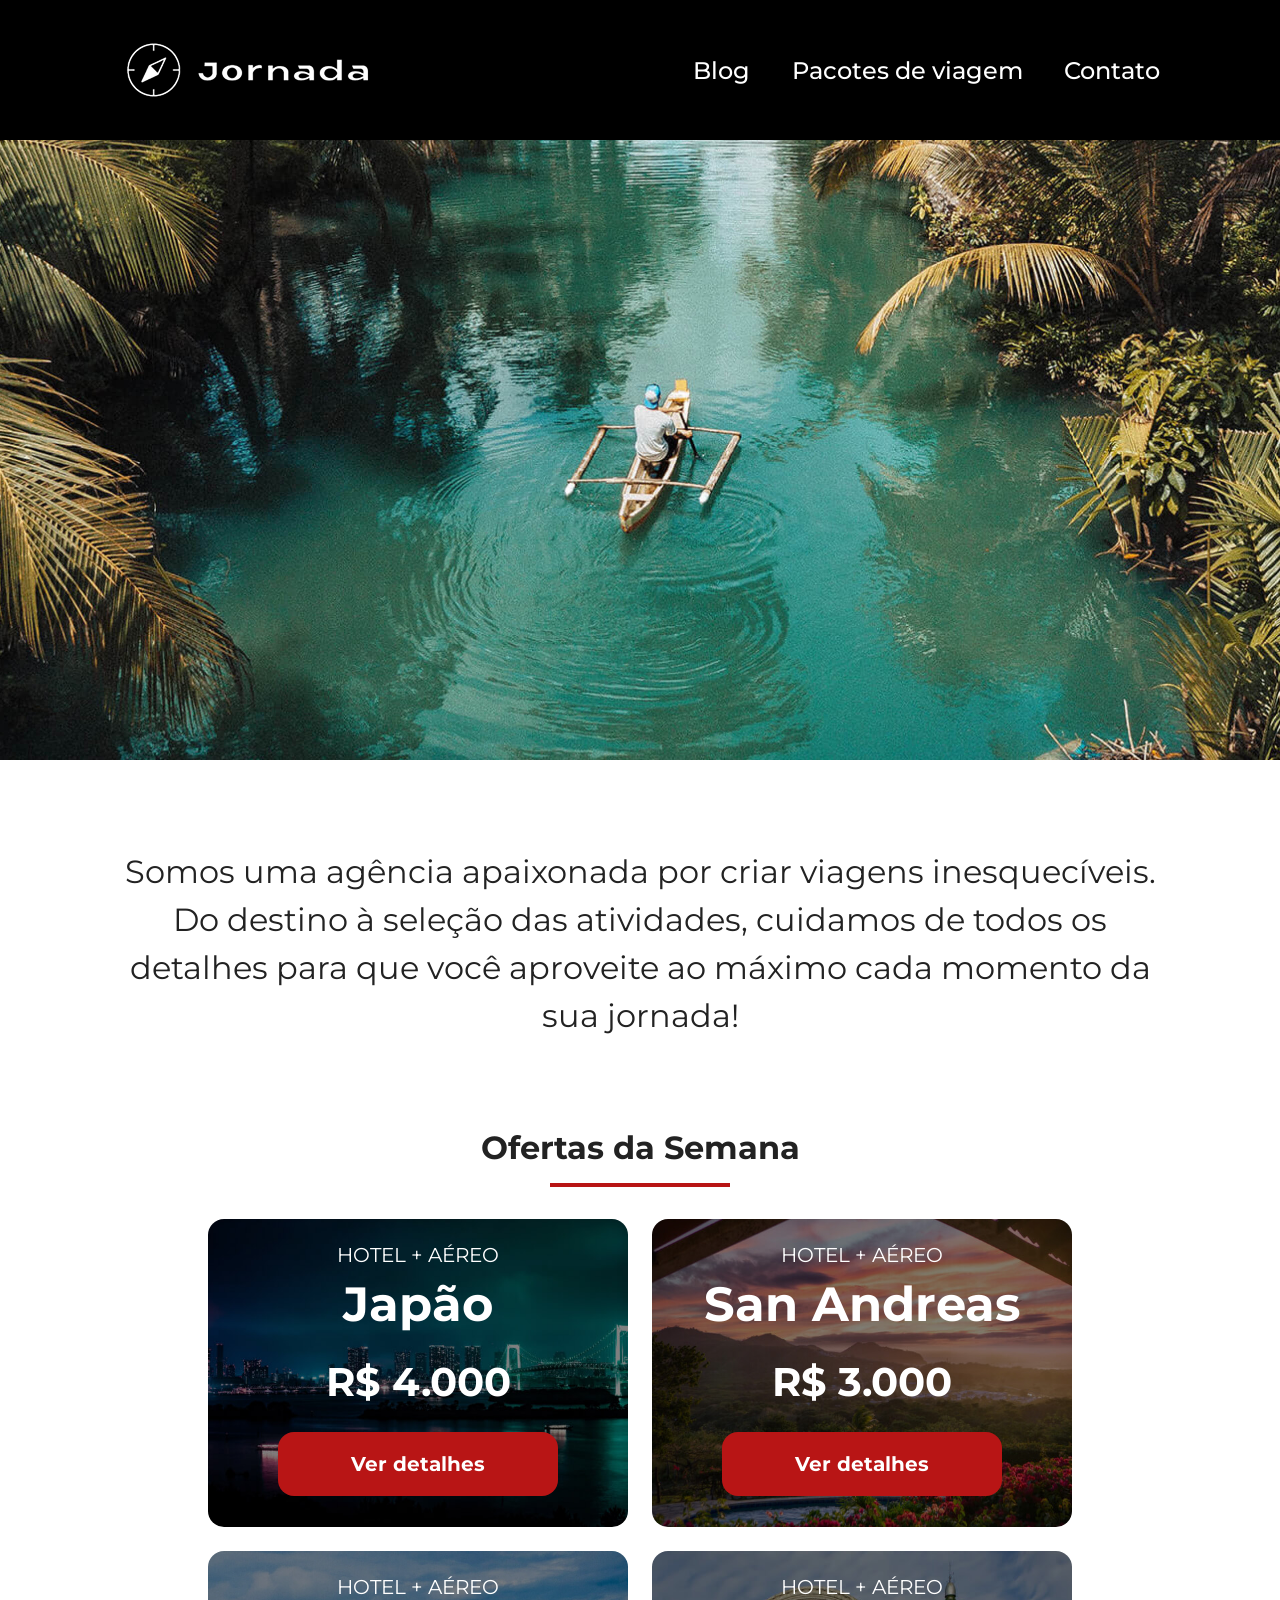
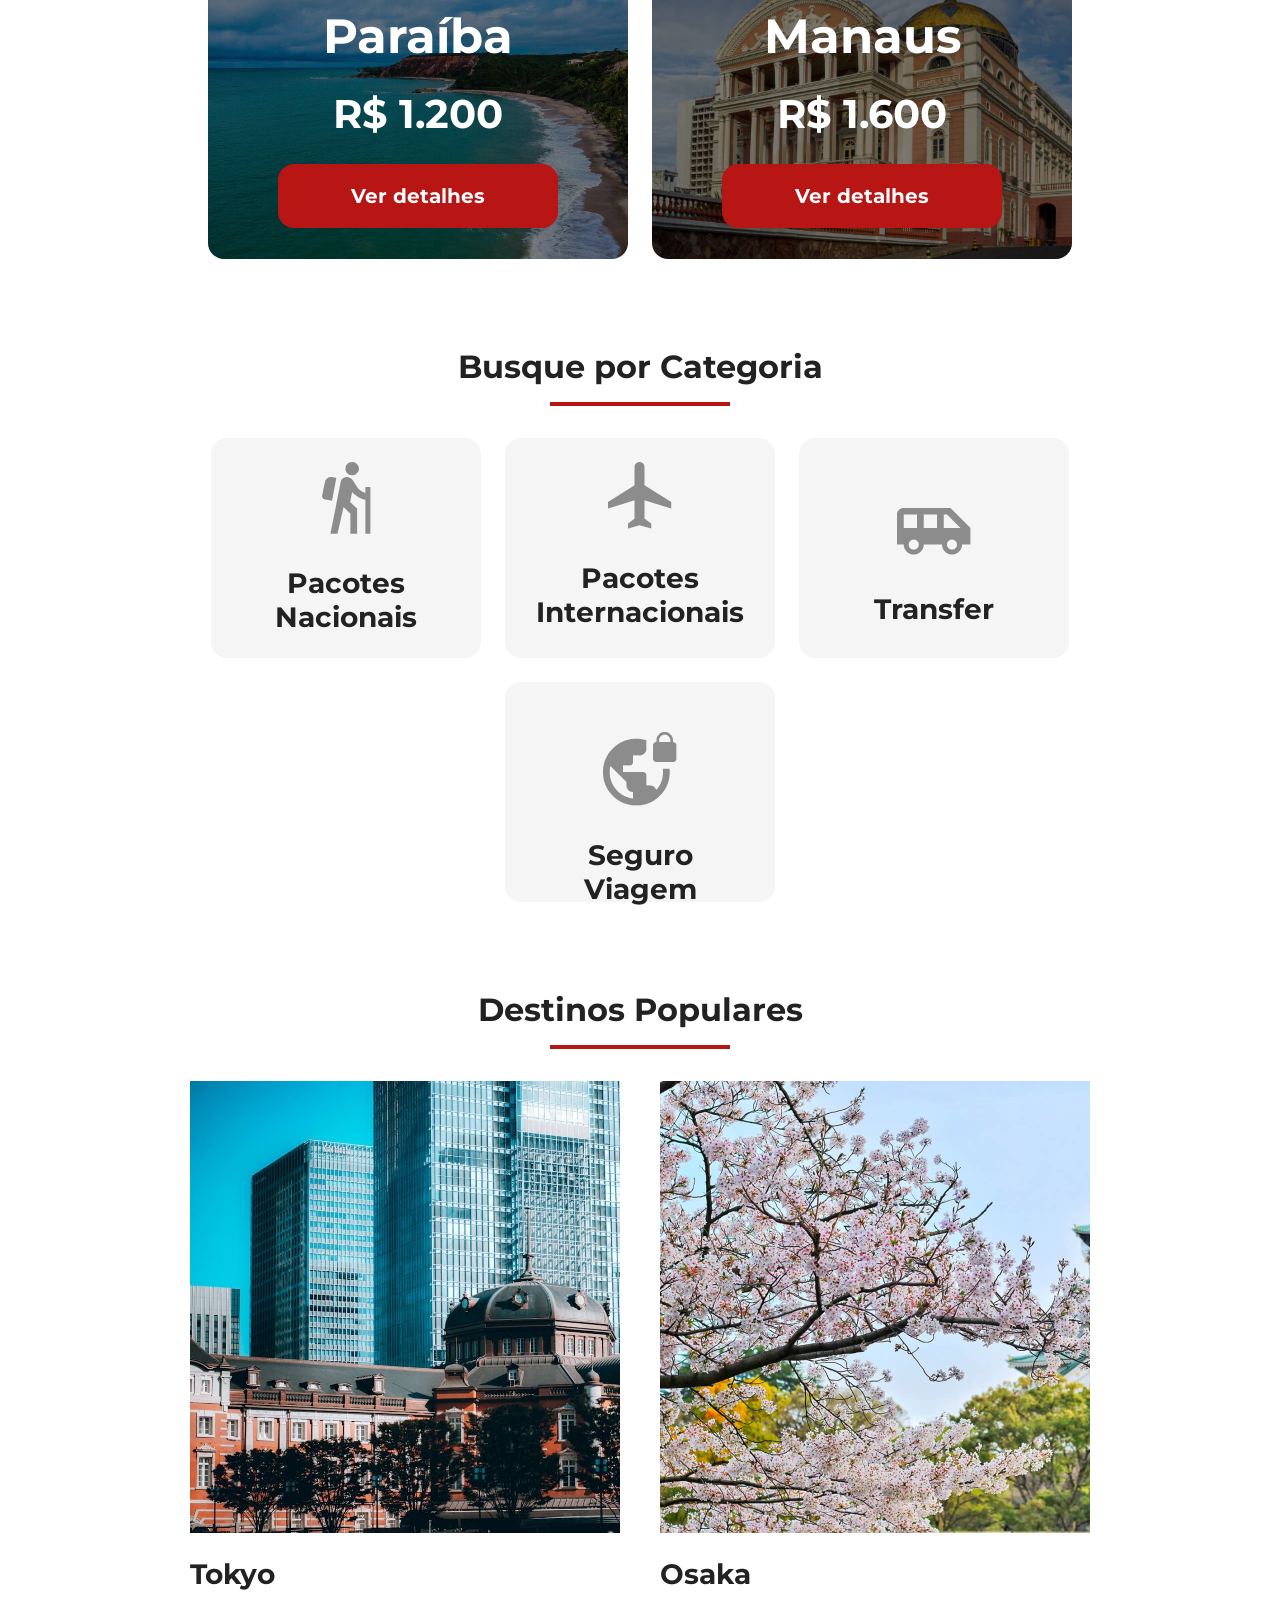
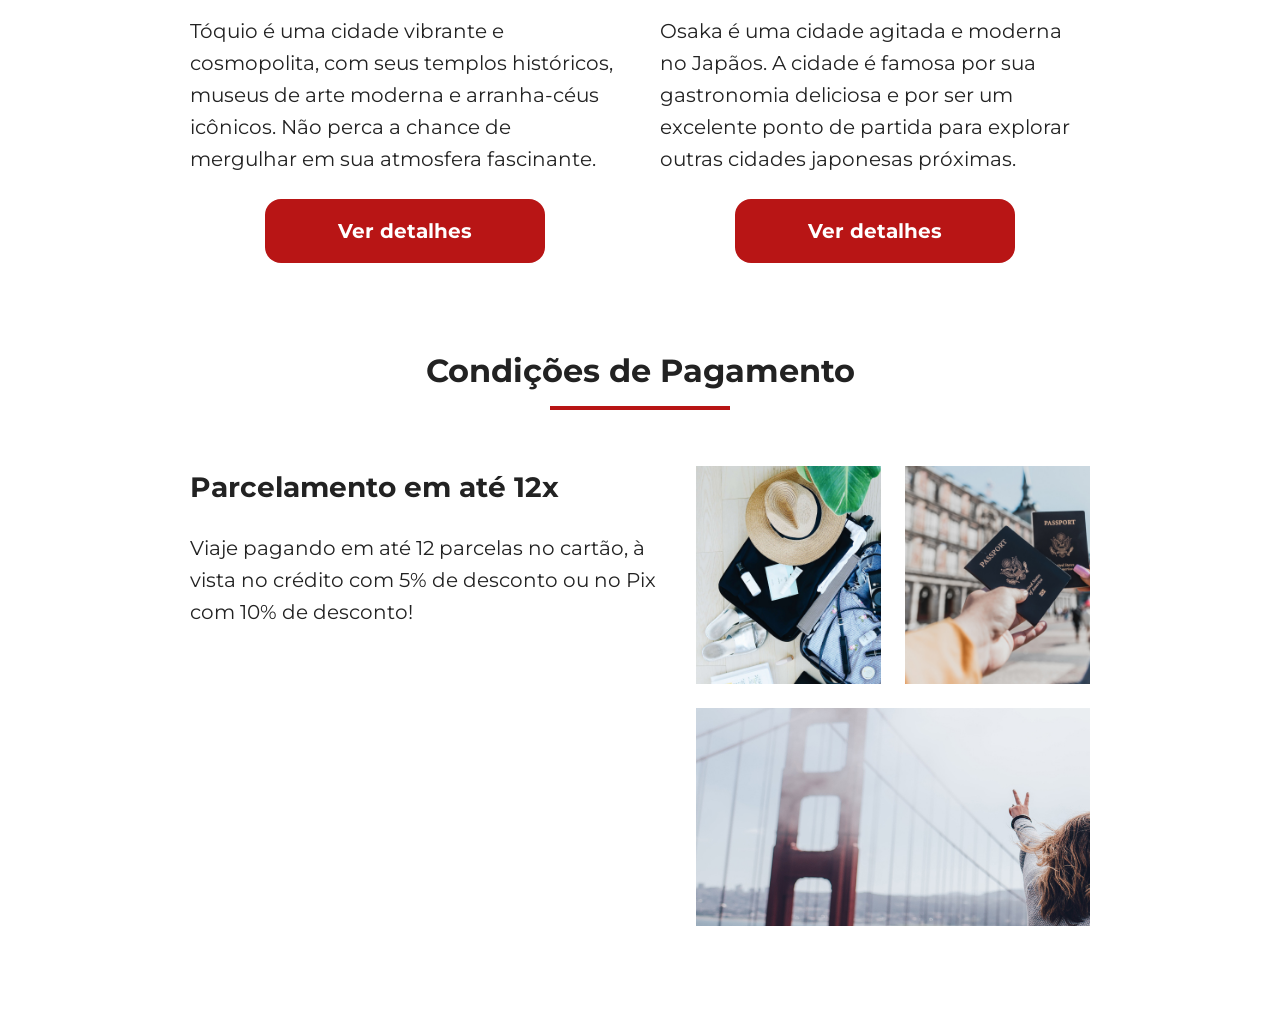
==== index.html @ 4eb92469 "add 'payment section'" ====
<!doctype html>
<html lang="pt-br">
  <head>
    <meta charset="UTF-8" />
    <meta name="viewport" content="width=device-width, initial-scale=1.0" />
    <link rel="icon" href="favicon-jornada-branco.svg" type="image/svg+xml" />
    <link rel="stylesheet" href="css/style.css" />
    <title>Jornada Viagens</title>
  </head>
  <body>
    <header class="main-header">
      <a href="index.html" title="Voltar para a página inicial" class="logo">
        <img
          class="img-mobile"
          src="img/logo-jornada-branco.png"
          alt="Logo em formato de bússola da Jornada Viagens na cor branca"
        />
        <img
          class="img-desktop"
          src="img/logo-desktop-header-branco.png"
          alt="Logo da Jornada Viagens na cor branca"
        />
      </a>

      <div class="navigation-menu">
        <label for="menu">
          <img src="img/menu-celular.png" alt="Menu" />
        </label>
        <input type="checkbox" id="menu" hidden />
        <nav>
          <ul class="list-links">
            <li>
              <a href="blog.html" target="_blank" title="Acessar Blog">Blog</a>
            </li>
            <li>
              <a
                href="pacotes.html"
                target="_blank"
                title="Acessar Pacotes de viagem"
                >Pacotes de viagem</a
              >
            </li>
            <li>
              <a href="contato.html" target="_blank" title="Acessar contato"
                >Contato</a
              >
            </li>
          </ul>
        </nav>
      </div>
    </header>

    <section class="hero">
      <div class="hero-img"></div>
      <h2>
        Somos uma agência apaixonada por criar viagens inesquecíveis. Do destino
        à seleção das atividades, cuidamos de todos os detalhes para que você
        aproveite ao máximo cada momento da sua jornada!
      </h2>
    </section>

    <section class="offers">
      <div class="section-title">
        <h2>Ofertas da Semana</h2>
        <hr />
      </div>
      <div class="offers-cards">
        <article class="card japan">
          <header>
            <p>HOTEL + AÉREO</p>
            <h3>
              Japão <br />
              <span>R$ 4.000</span>
            </h3>
          </header>
          <footer>
            <a href="#" class="button">Ver detalhes</a>
          </footer>
        </article>

        <article class="card san-andreas">
          <header>
            <p>HOTEL + AÉREO</p>
            <h3>
              San Andreas <br />
              <span>R$ 3.000</span>
            </h3>
          </header>
          <footer>
            <a href="#" class="button">Ver detalhes</a>
          </footer>
        </article>

        <article class="card paraiba">
          <header>
            <p>HOTEL + AÉREO</p>
            <h3>
              Paraíba <br />
              <span>R$ 1.200</span>
            </h3>
          </header>
          <footer>
            <a href="#" class="button">Ver detalhes</a>
          </footer>
        </article>

        <article class="card manaus">
          <header>
            <p>HOTEL + AÉREO</p>
            <h3>
              Manaus <br />
              <span>R$ 1.600</span>
            </h3>
          </header>
          <footer>
            <a href="#" class="button">Ver detalhes</a>
          </footer>
        </article>
      </div>
    </section>

    <section class="categories">
      <div class="section-title">
        <h2>Busque por Categoria</h2>
        <hr />
      </div>
      <div class="categories-cards">
        <a
          class="card"
          href="#"
          target="_blank"
          title="Busque por Pacotes Nacionais"
        >
          <img
            src="img/icone-pacotes-nacionais.png"
            alt="ícone cinza de uma pessoa caminhando com mochila de trilha e um bastão de apoio"
          />
          <h3 class="content-title">
            Pacotes <br />
            Nacionais
          </h3>
        </a>

        <a
          class="card"
          href="#"
          target="_blank"
          title="Busque por Pacotes Internacionais"
        >
          <img
            src="img/icone-pacotes-internacionais.png"
            alt="ícone cinza de um avião visto de cima"
          />
          <h3 class="content-title">
            Pacotes <br />
            Internacionais
          </h3>
        </a>

        <a
          class="card single-line transfer"
          href="#"
          target="_blank"
          title="Busque por Transfer"
        >
          <img
            src="img/icone-transfer.png"
            alt="ícone cinza de uma van de transporte de passageiros"
          />
          <h3 class="content-title">Transfer</h3>
        </a>

        <a
          class="card single-line"
          href="#"
          target="_blank"
          title="Busque por Seguro Viagem"
        >
          <img
            src="img/icone-seguro-viagem.png"
            alt="ícone cinza do globo terrestre com um cadeado no topo"
          />
          <h3 class="content-title">Seguro Viagem</h3>
        </a>
      </div>
    </section>

    <section class="destinations">
      <div class="section-title">
        <h2>Destinos Populares</h2>
        <hr />
      </div>
      <div class="destinations-items">
        <article class="item tokyo">
          <header>
            <div class="img-item"></div>
            <h3>Tokyo</h3>
          </header>
          <p>
            Tóquio é uma cidade vibrante e cosmopolita, com seus templos
            históricos, museus de arte moderna e arranha-céus icônicos. Não
            perca a chance de mergulhar em sua atmosfera fascinante.
          </p>
          <footer>
            <a
              href=""
              class="button"
              target="_blank"
              title="Veja mais detalhes sobre Tokyo"
              >Ver detalhes</a
            >
          </footer>
        </article>

        <article class="item osaka">
          <header>
            <div class="img-item"></div>
            <h3>Osaka</h3>
          </header>
          <p>
            Osaka é uma cidade agitada e moderna no Japãos. A cidade é famosa
            por sua gastronomia deliciosa e por ser um excelente ponto de
            partida para explorar outras cidades japonesas próximas.
          </p>
          <footer>
            <a
              href=""
              class="button"
              target="_blank"
              title="Veja mais detalhes sobre Osaka"
              >Ver detalhes</a
            >
          </footer>
        </article>
      </div>
    </section>

    <section class="payments">
      <div class="section-title">
        <h2>Condições de Pagamento</h2>
        <hr />
      </div>
      <div class="content-container">
        <div class="text-content">
          <h3 class="content-title">Parcelamento em até 12x</h3>
          <p class="content-text">
            Viaje pagando em até 12 parcelas no cartão, à vista no crédito com
            5% de desconto ou no Pix com 10% de desconto!
          </p>
        </div>
        <div class="image-content">
          <div class="image suitcase"></div>
          <div class="image passport"></div>
          <div class="image people"></div>
        </div>
      </div>
    </section>
  </body>
</html>
---- css/style.css ----
@import url("./global.css");
@import url("./header.css");
@import url("./hero.css");
@import url("./offers.css");
@import url("./categories.css");
@import url("./destinations.css");
@import url("./payments.css");
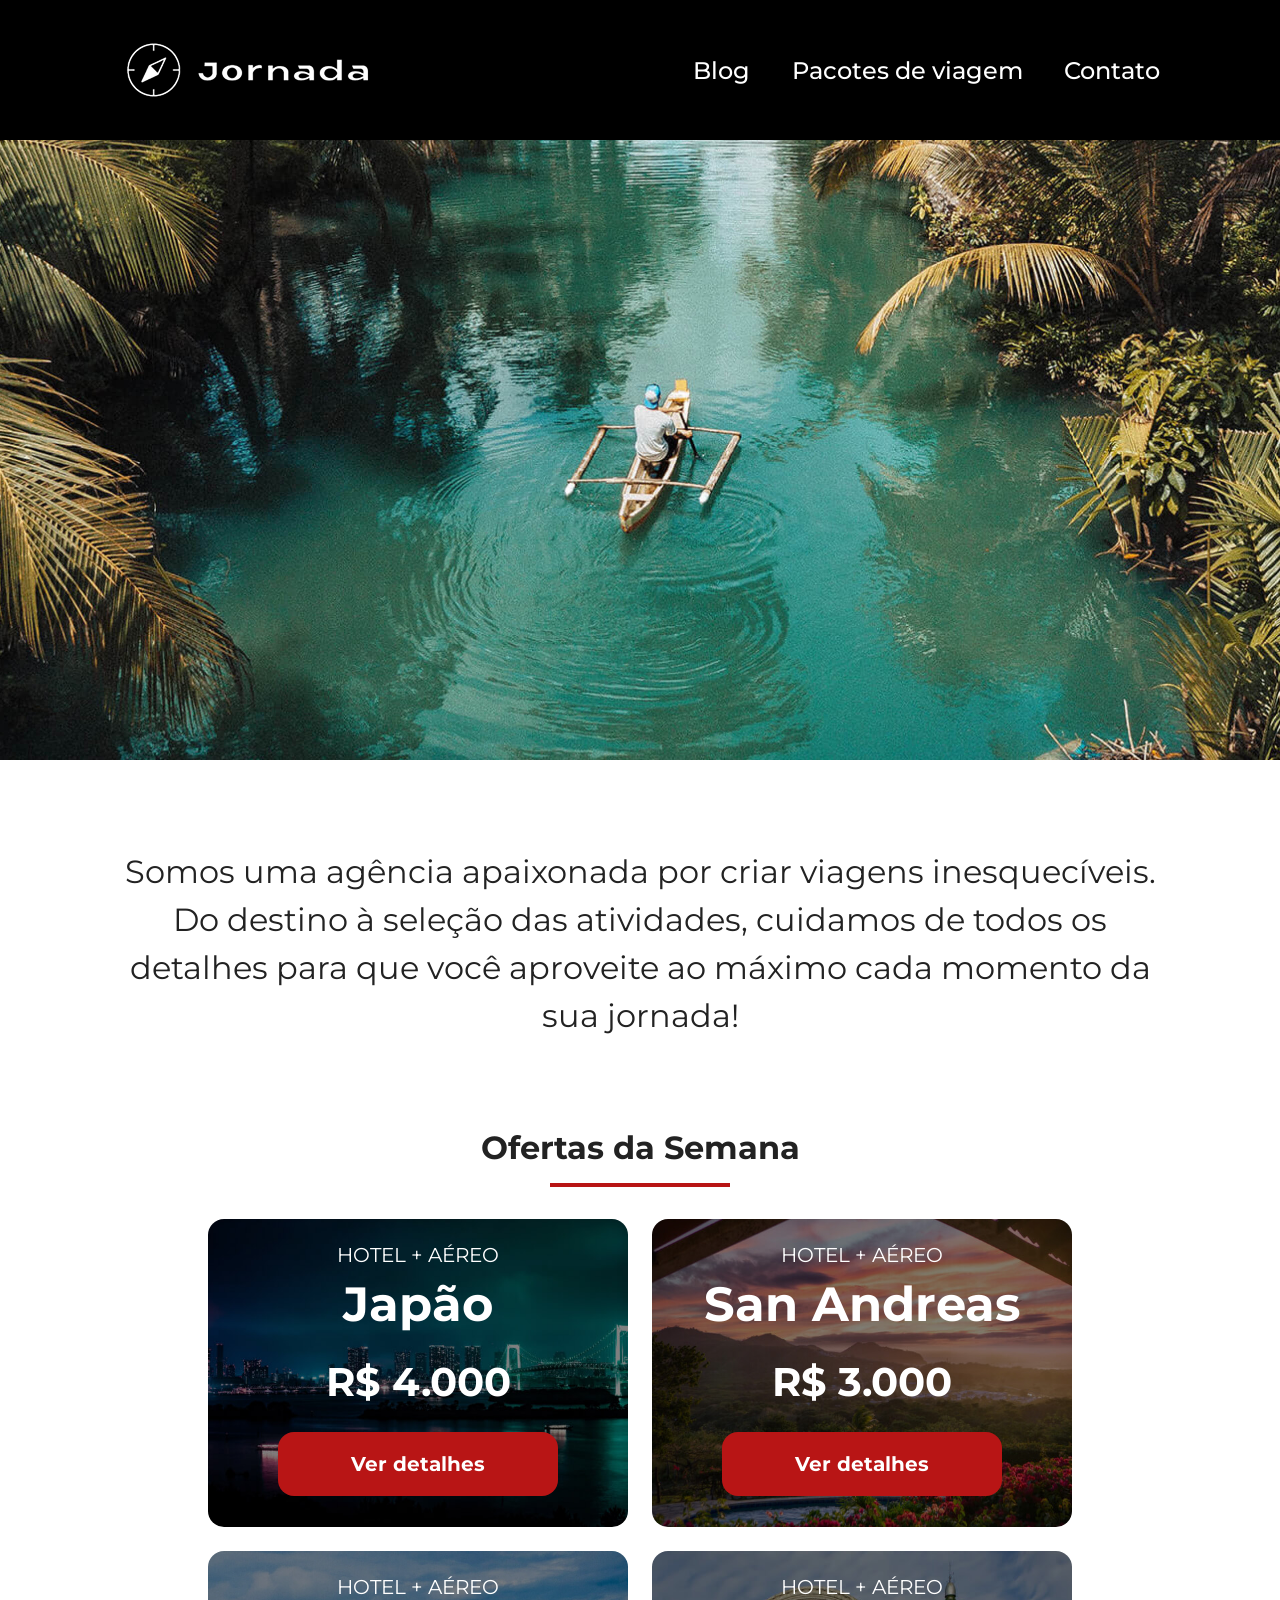
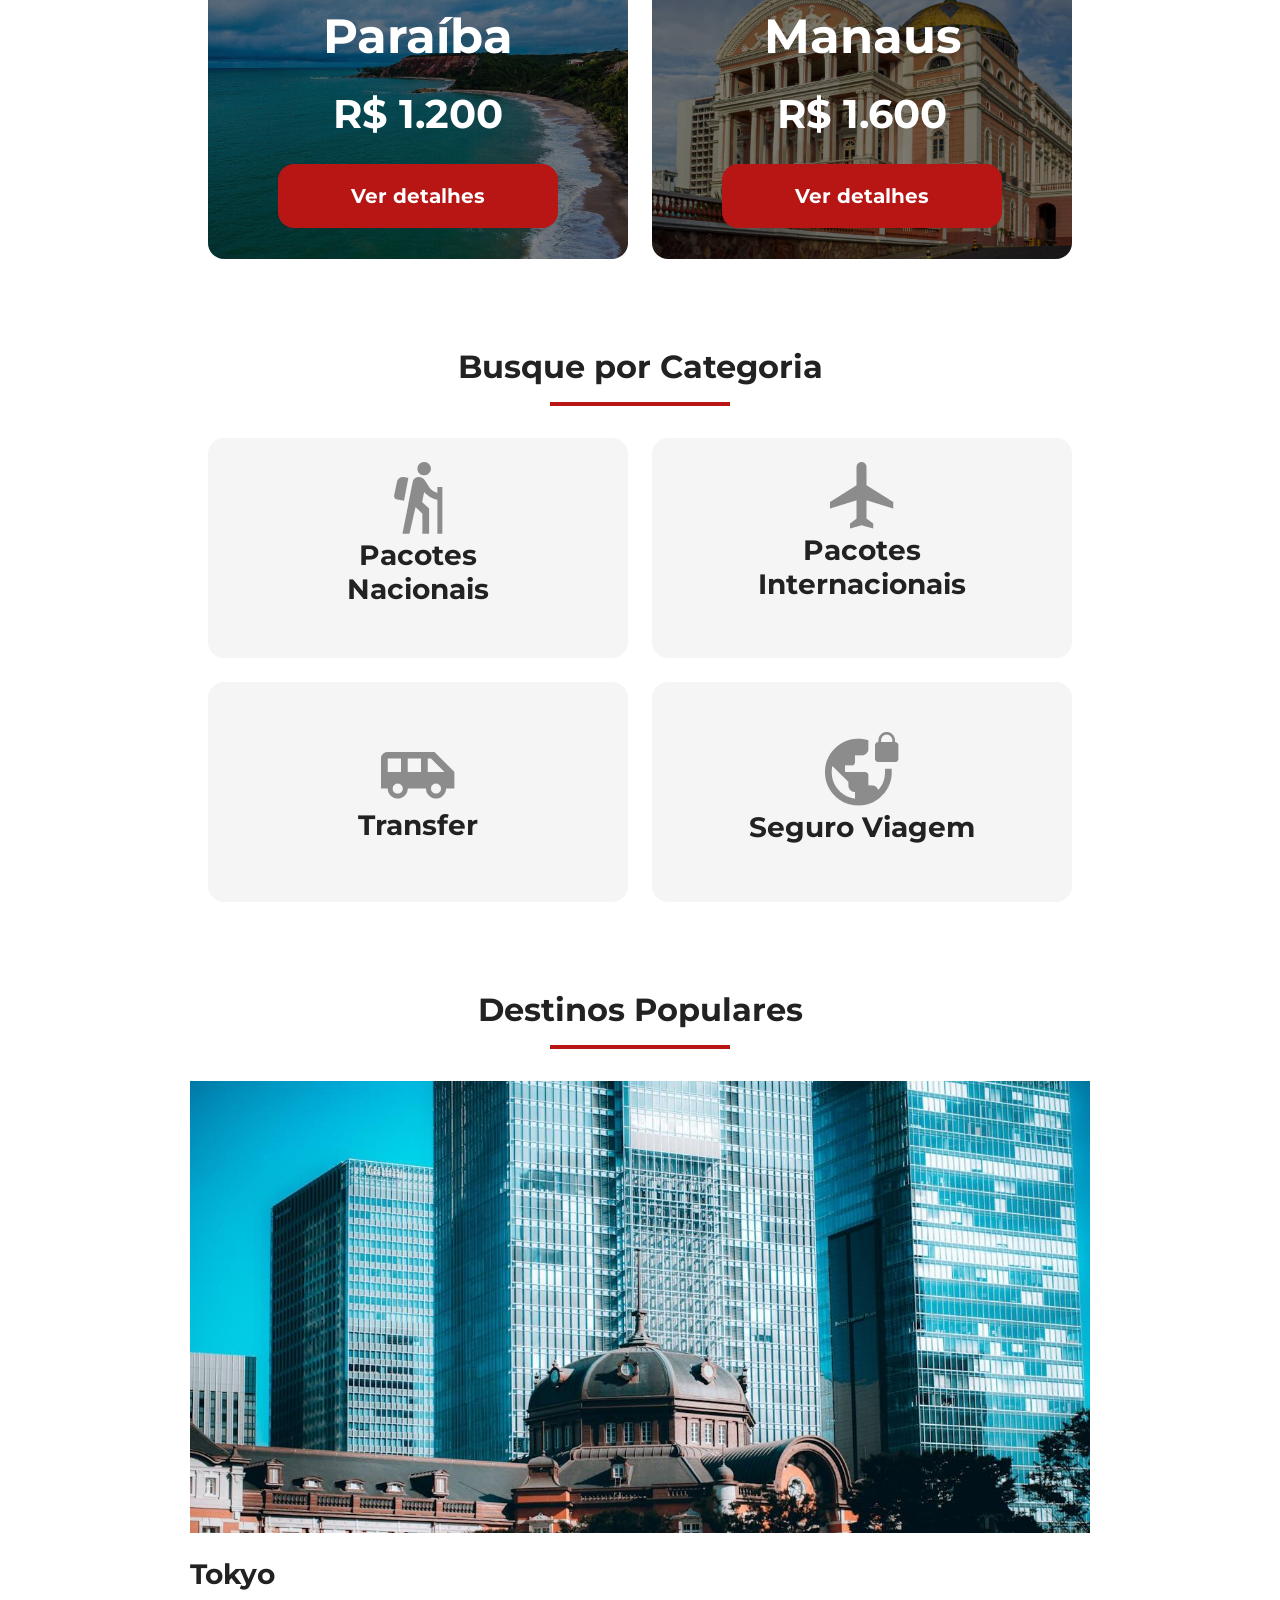
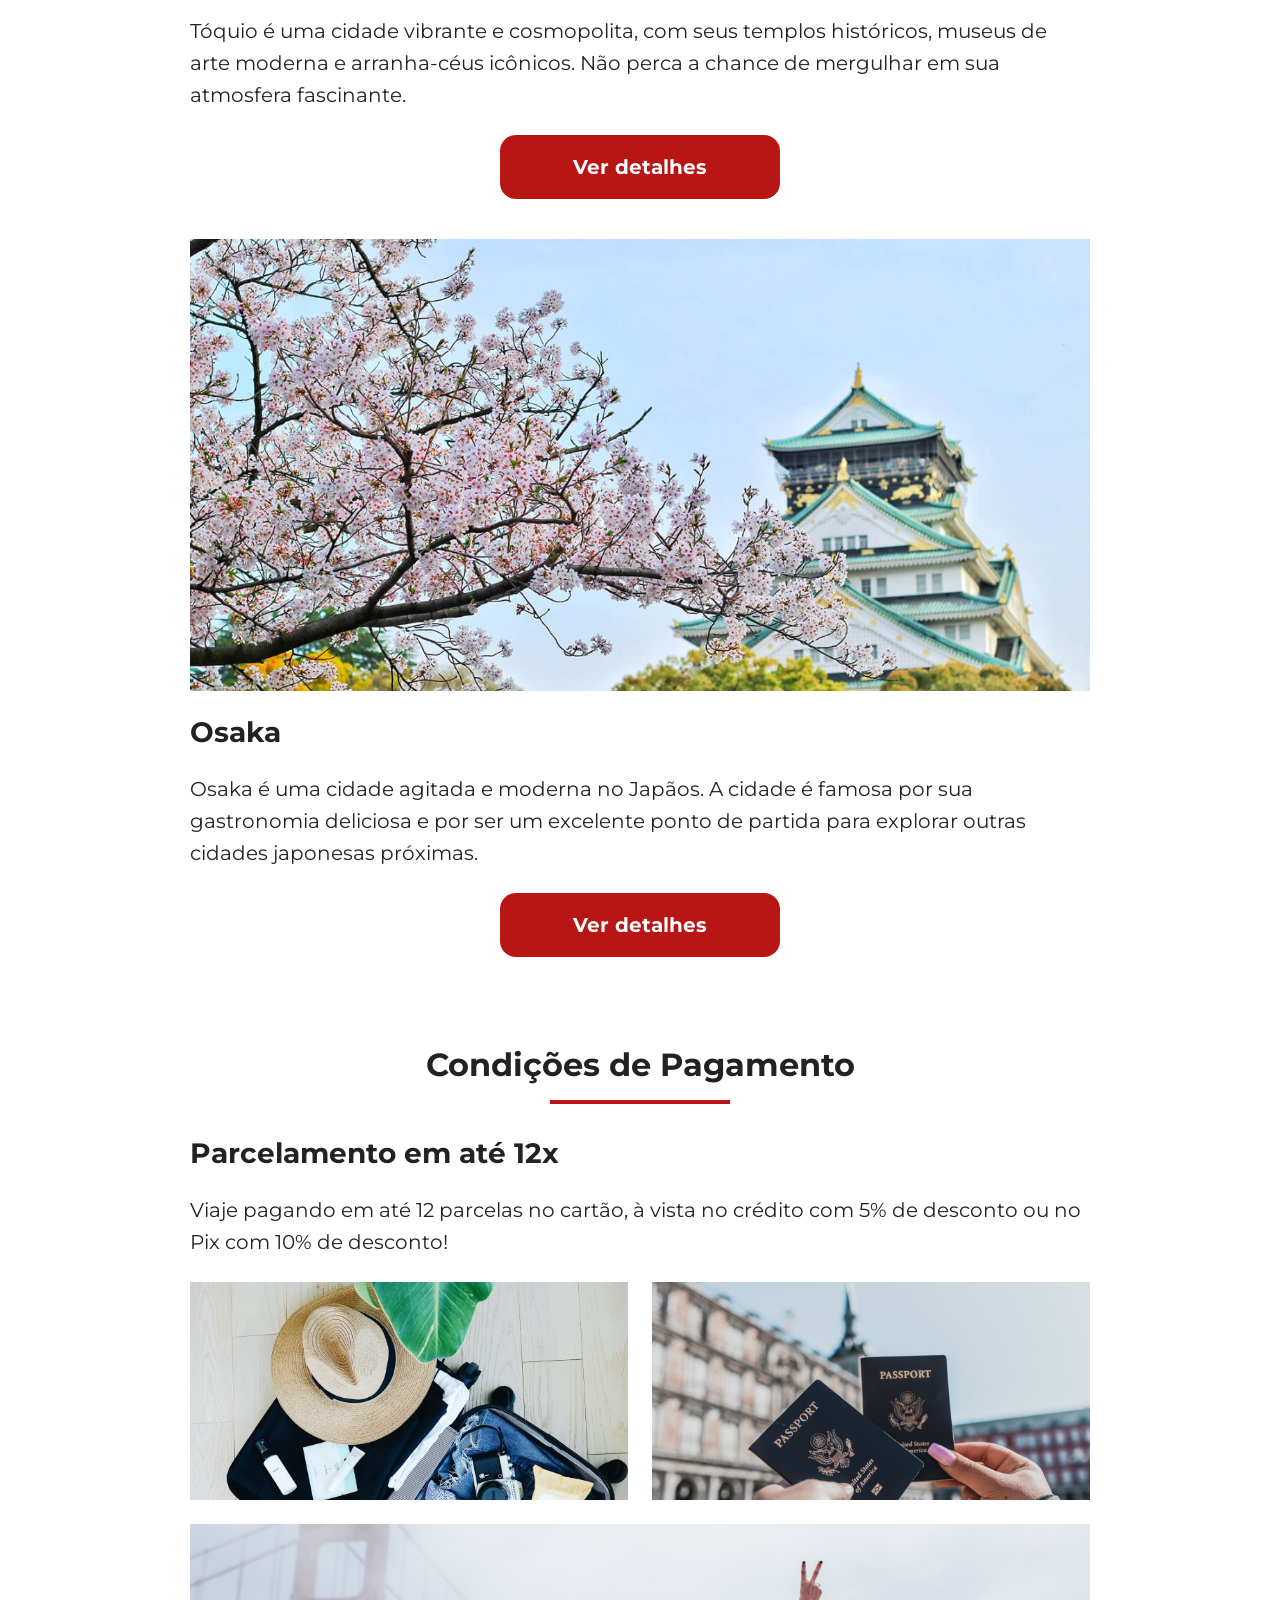
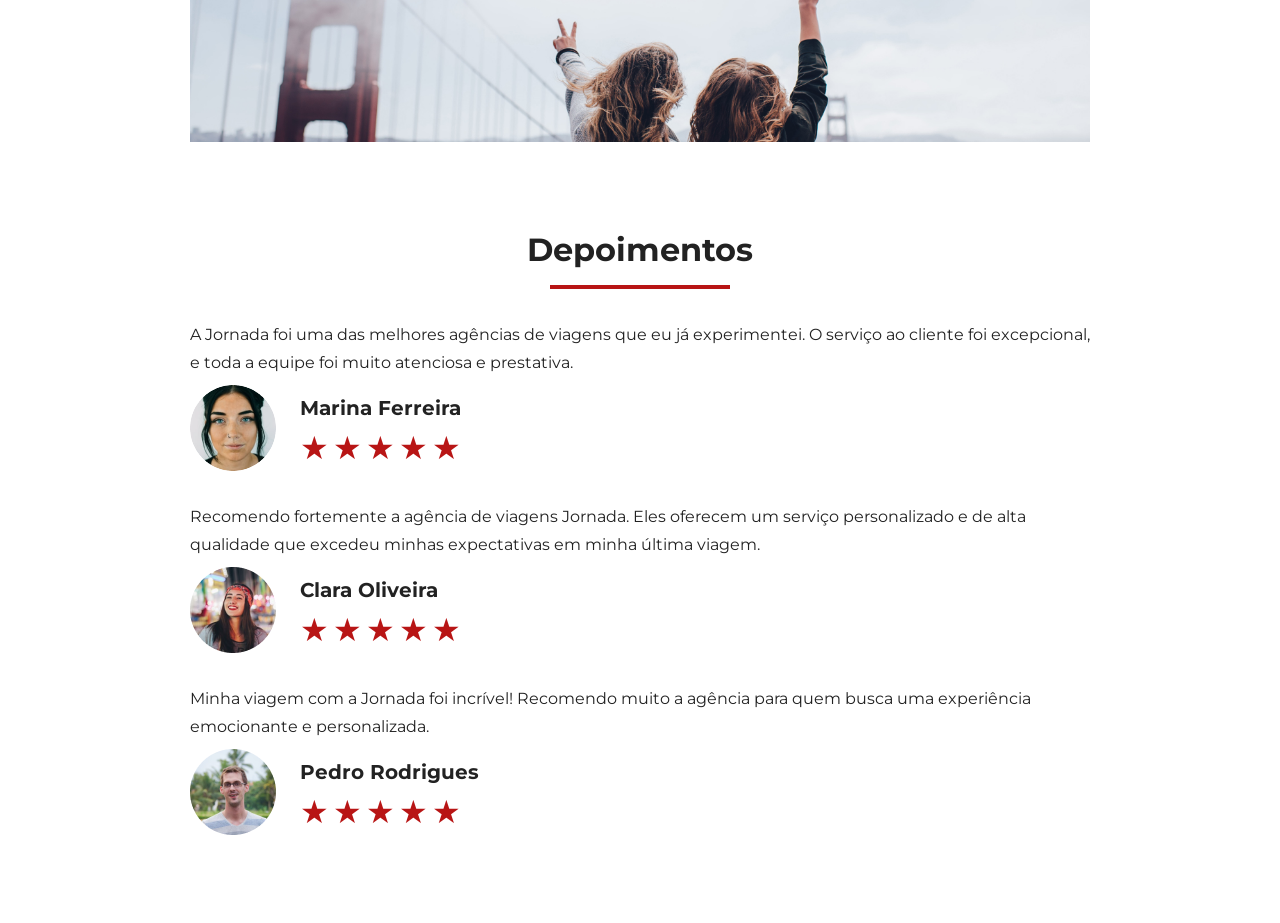
==== commit 59838f0b: "add 'testimonial section' and adjust other css files" ====
--- a/index.html
+++ b/index.html
@@ -255,5 +255,90 @@
         </div>
       </div>
     </section>
+
+    <section class="testimonials">
+      <div class="section-title">
+        <h2>Depoimentos</h2>
+        <hr />
+      </div>
+      <div class="testimonial-container">
+        <article>
+          <header>
+            <p>
+              A Jornada foi uma das melhores agências de viagens que eu já
+              experimentei. O serviço ao cliente foi excepcional, e toda a
+              equipe foi muito atenciosa e prestativa.
+            </p>
+          </header>
+          <footer>
+            <img
+              src="img/client-1.png"
+              alt="Imagem de perfil da cliente Marina Ferreira"
+            />
+            <div class="profile-content">
+              <h4>Marina Ferreira</h4>
+              <div class="rating">
+                <span class="star">★</span>
+                <span class="star">★</span>
+                <span class="star">★</span>
+                <span class="star">★</span>
+                <span class="star">★</span>
+              </div>
+            </div>
+          </footer>
+        </article>
+
+        <article>
+          <header>
+            <p>
+              Recomendo fortemente a agência de viagens Jornada. Eles oferecem
+              um serviço personalizado e de alta qualidade que excedeu minhas
+              expectativas em minha última viagem.
+            </p>
+          </header>
+          <footer>
+            <img
+              src="img/client-2.png"
+              alt="Imagem de perfil da cliente Clara Oliveira"
+            />
+            <div class="profile-content">
+              <h4>Clara Oliveira</h4>
+              <div class="rating">
+                <span class="star">★</span>
+                <span class="star">★</span>
+                <span class="star">★</span>
+                <span class="star">★</span>
+                <span class="star">★</span>
+              </div>
+            </div>
+          </footer>
+        </article>
+
+        <article>
+          <header>
+            <p>
+              Minha viagem com a Jornada foi incrível! Recomendo muito a agência
+              para quem busca uma experiência emocionante e personalizada.
+            </p>
+          </header>
+          <footer>
+            <img
+              src="img/client-3.png"
+              alt="Imagem de perfil do cliente Pedro Rodrigues"
+            />
+            <div class="profile-content">
+              <h4>Pedro Rodrigues</h4>
+              <div class="rating">
+                <span class="star">★</span>
+                <span class="star">★</span>
+                <span class="star">★</span>
+                <span class="star">★</span>
+                <span class="star">★</span>
+              </div>
+            </div>
+          </footer>
+        </article>
+      </div>
+    </section>
   </body>
 </html>
--- a/css/style.css
+++ b/css/style.css
@@ -4,4 +4,5 @@
 @import url("./offers.css");
 @import url("./categories.css");
 @import url("./destinations.css");
-@import url("./payments.css");+@import url("./payments.css");
+@import url("./testimonials.css");
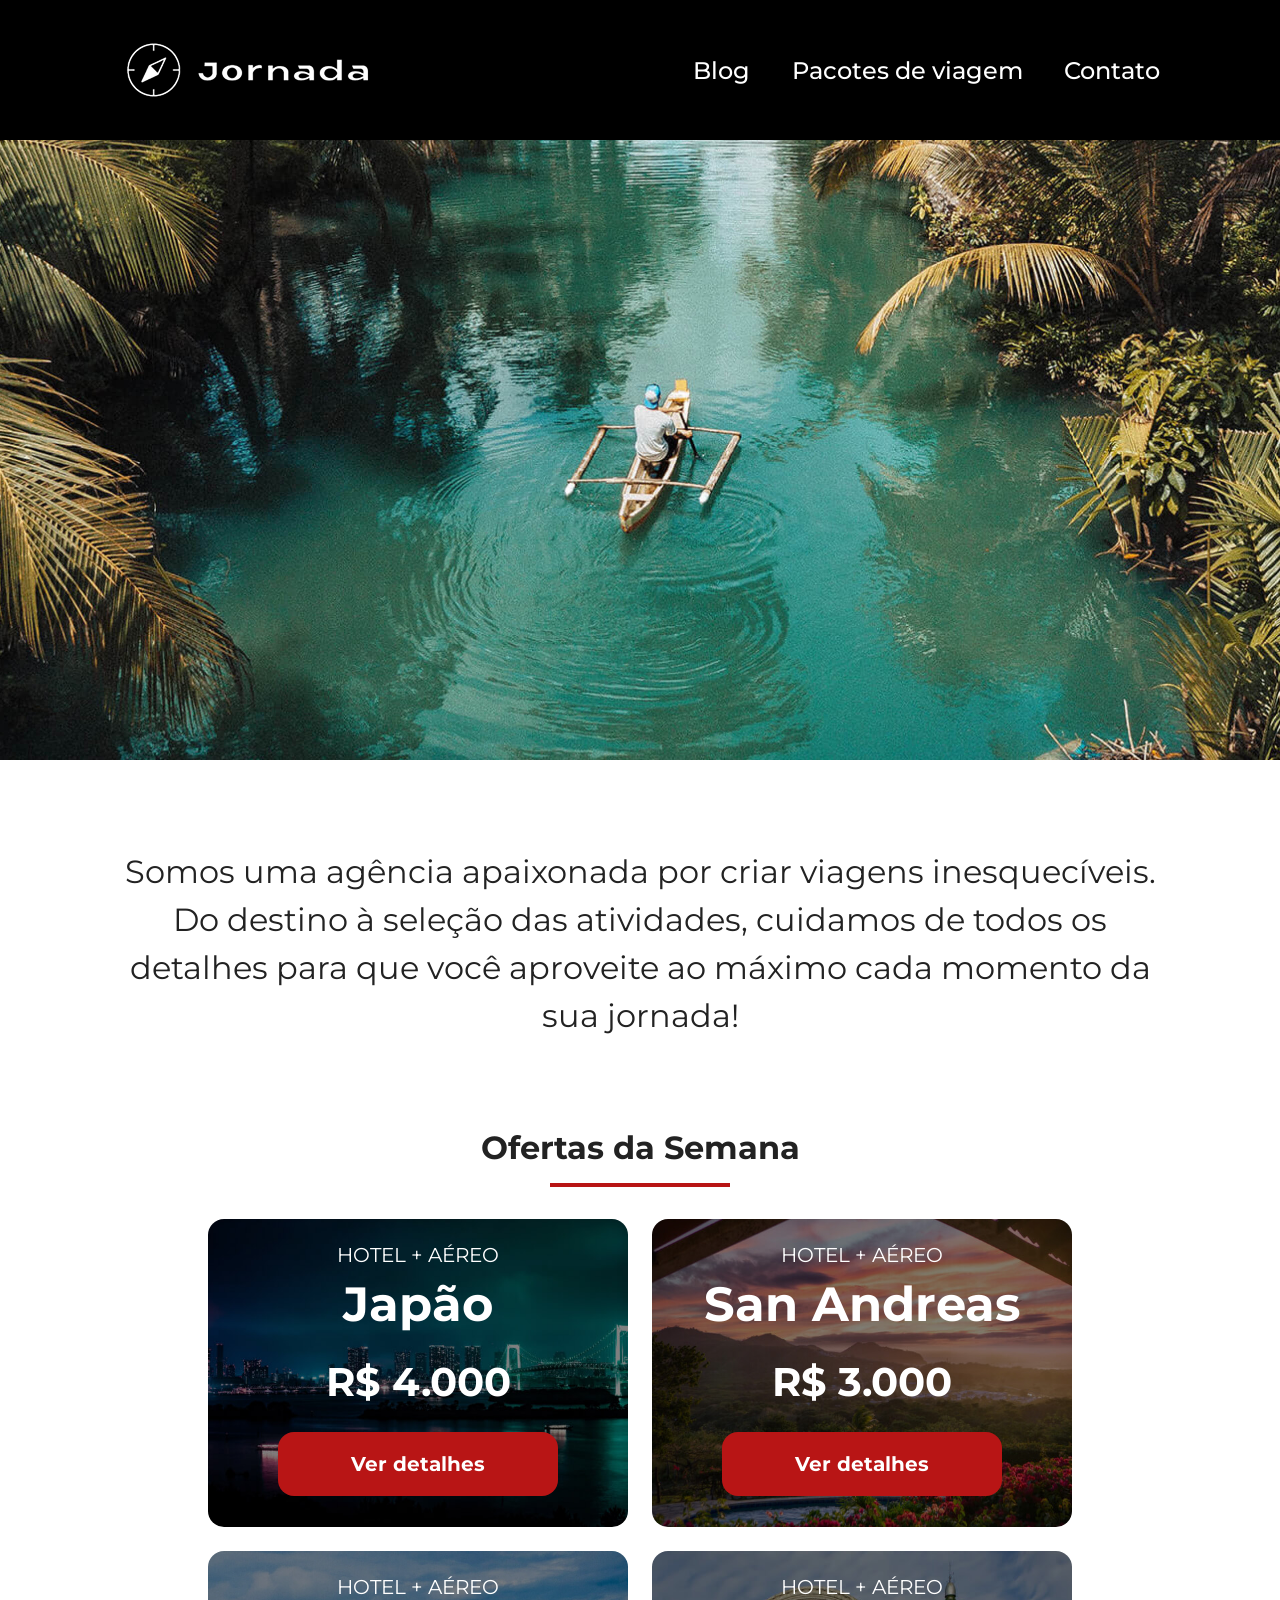
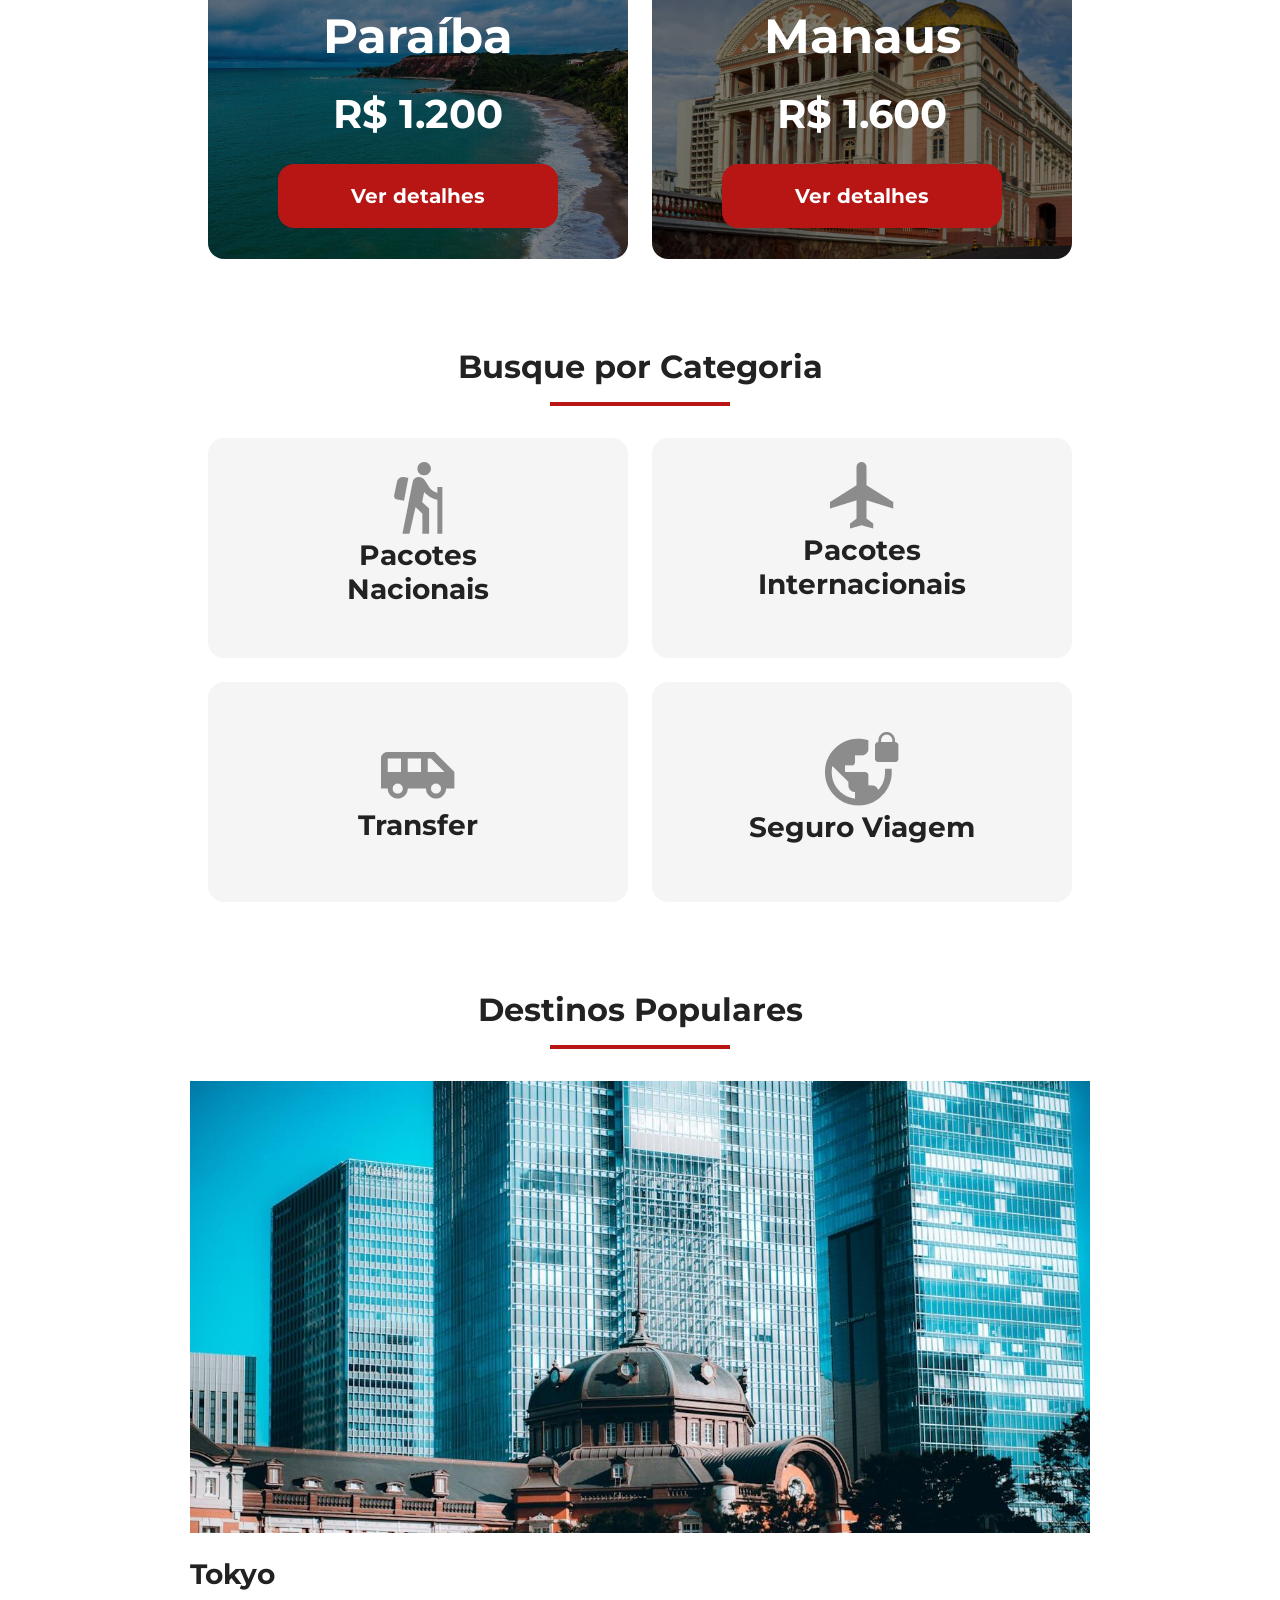
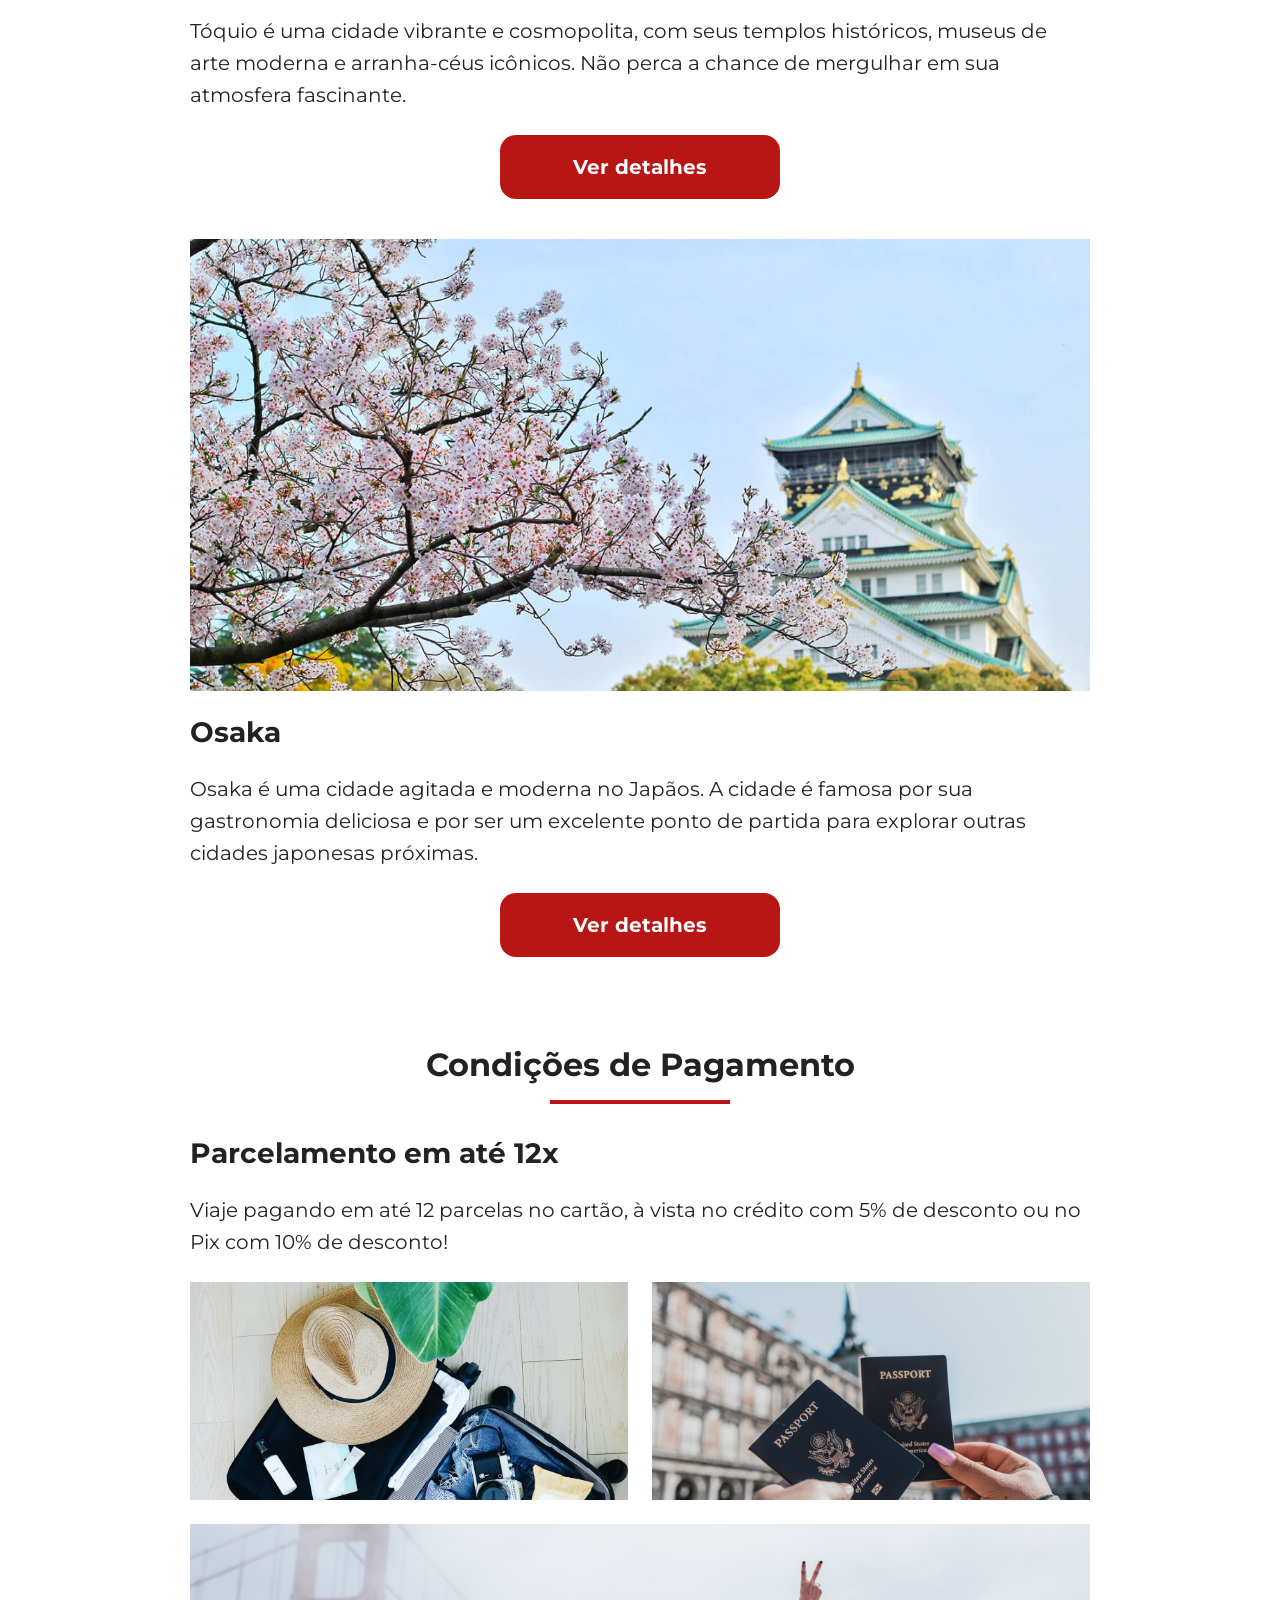
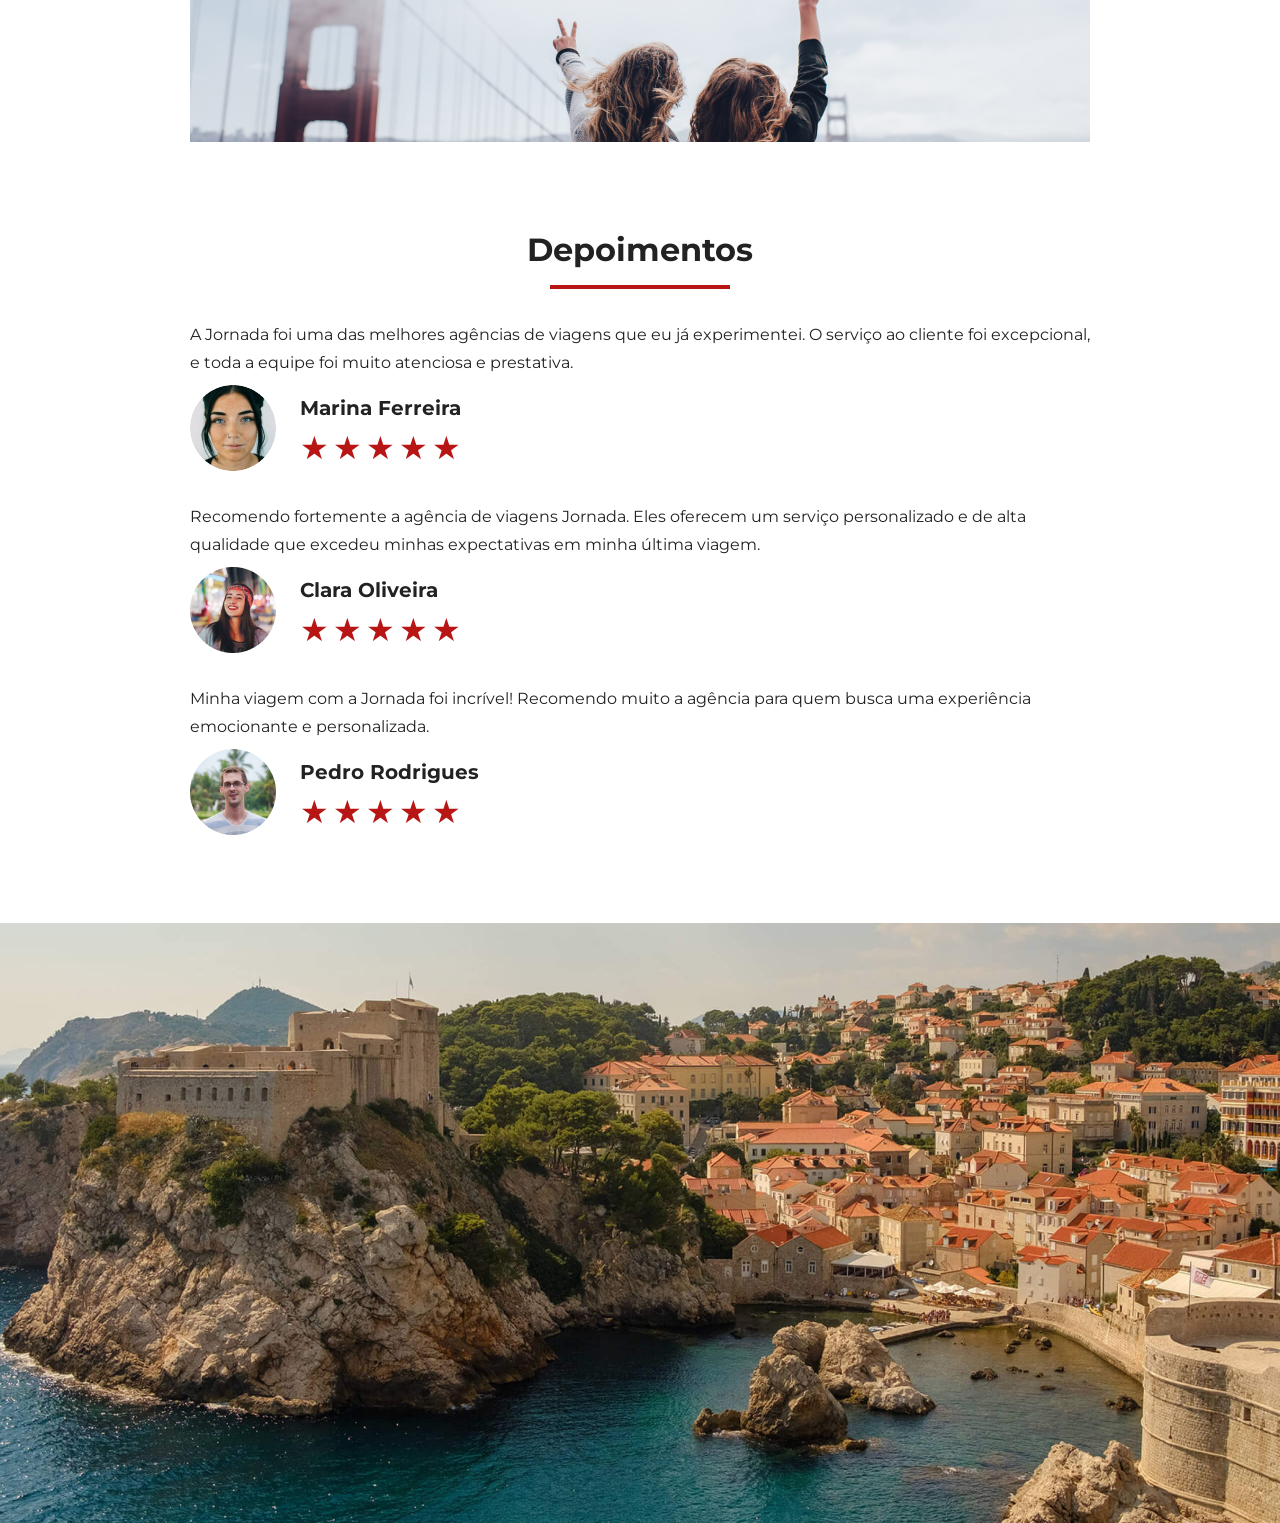
==== commit 5b8742e4: "add bottom-hero" ====
--- a/index.html
+++ b/index.html
@@ -340,5 +340,9 @@
         </article>
       </div>
     </section>
+
+    <section class="bottom-hero">
+      <div class="hero-img"></div>
+    </section>
   </body>
 </html>
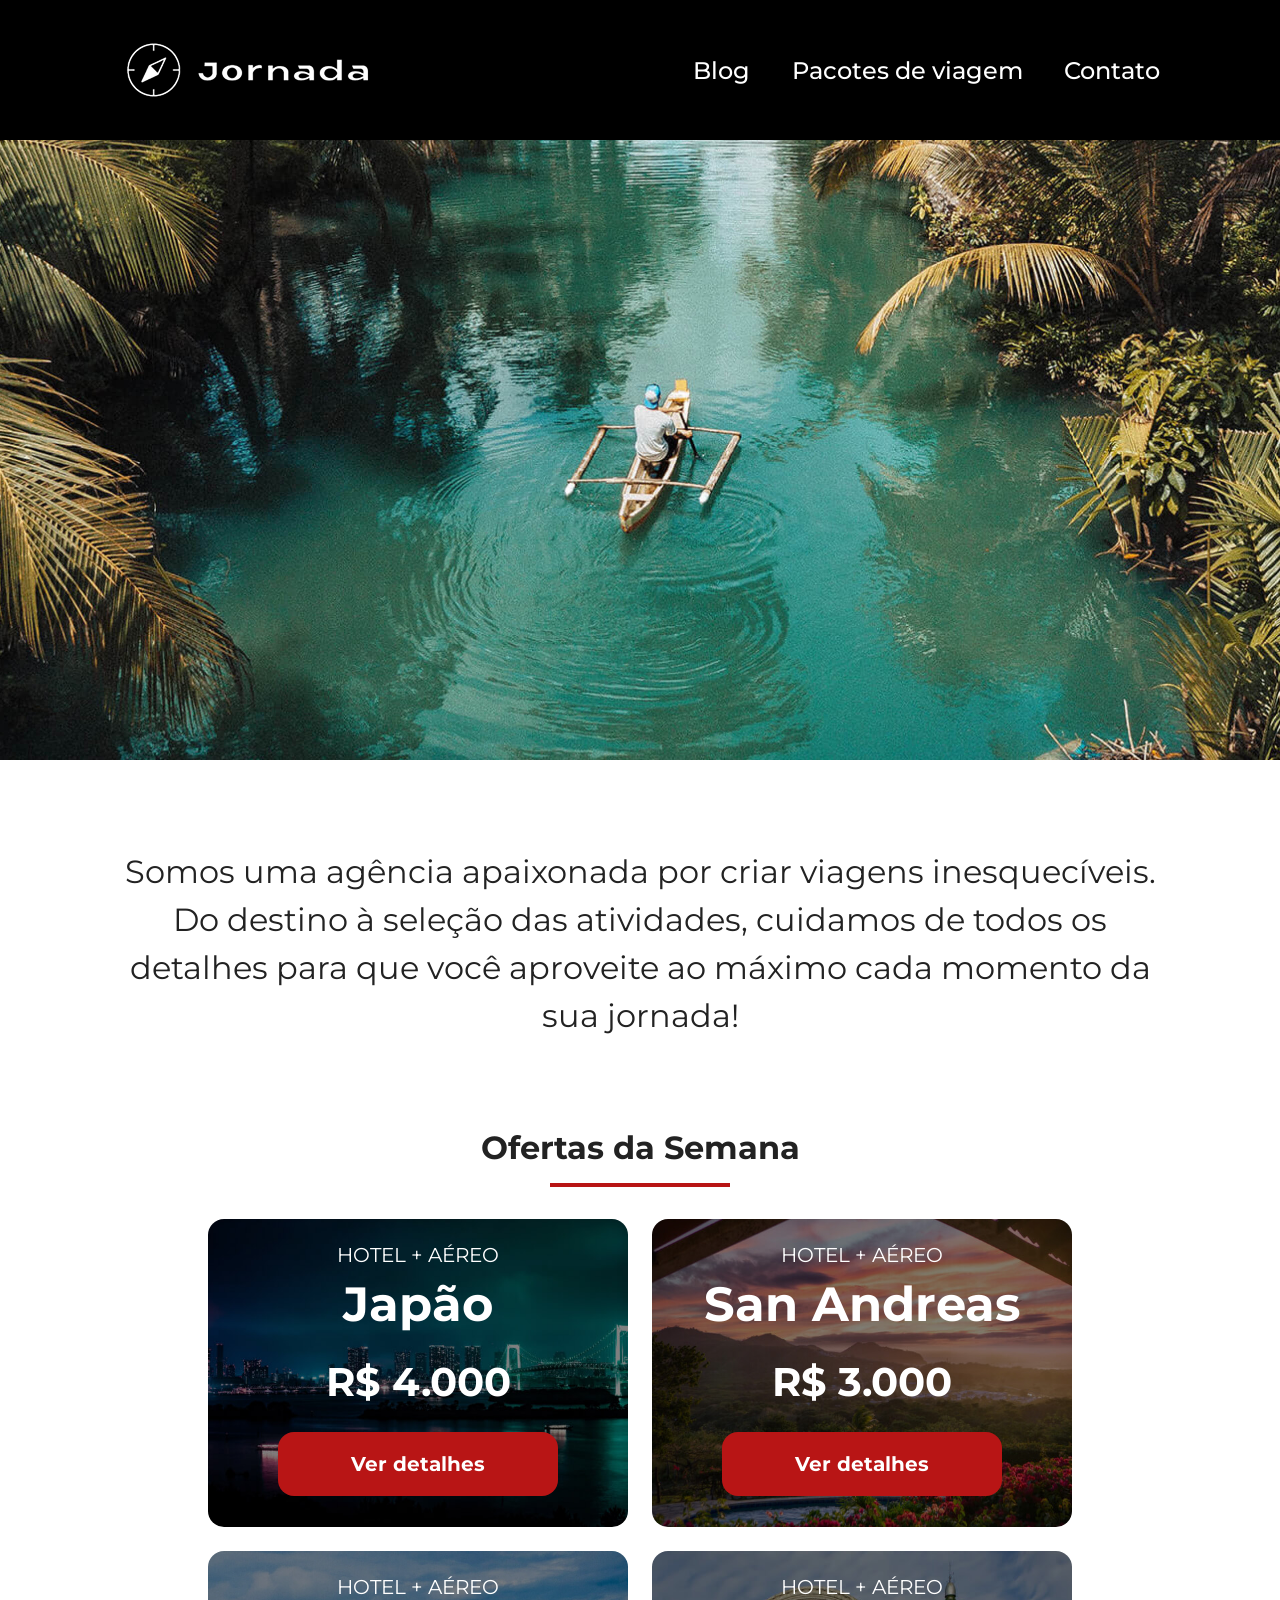
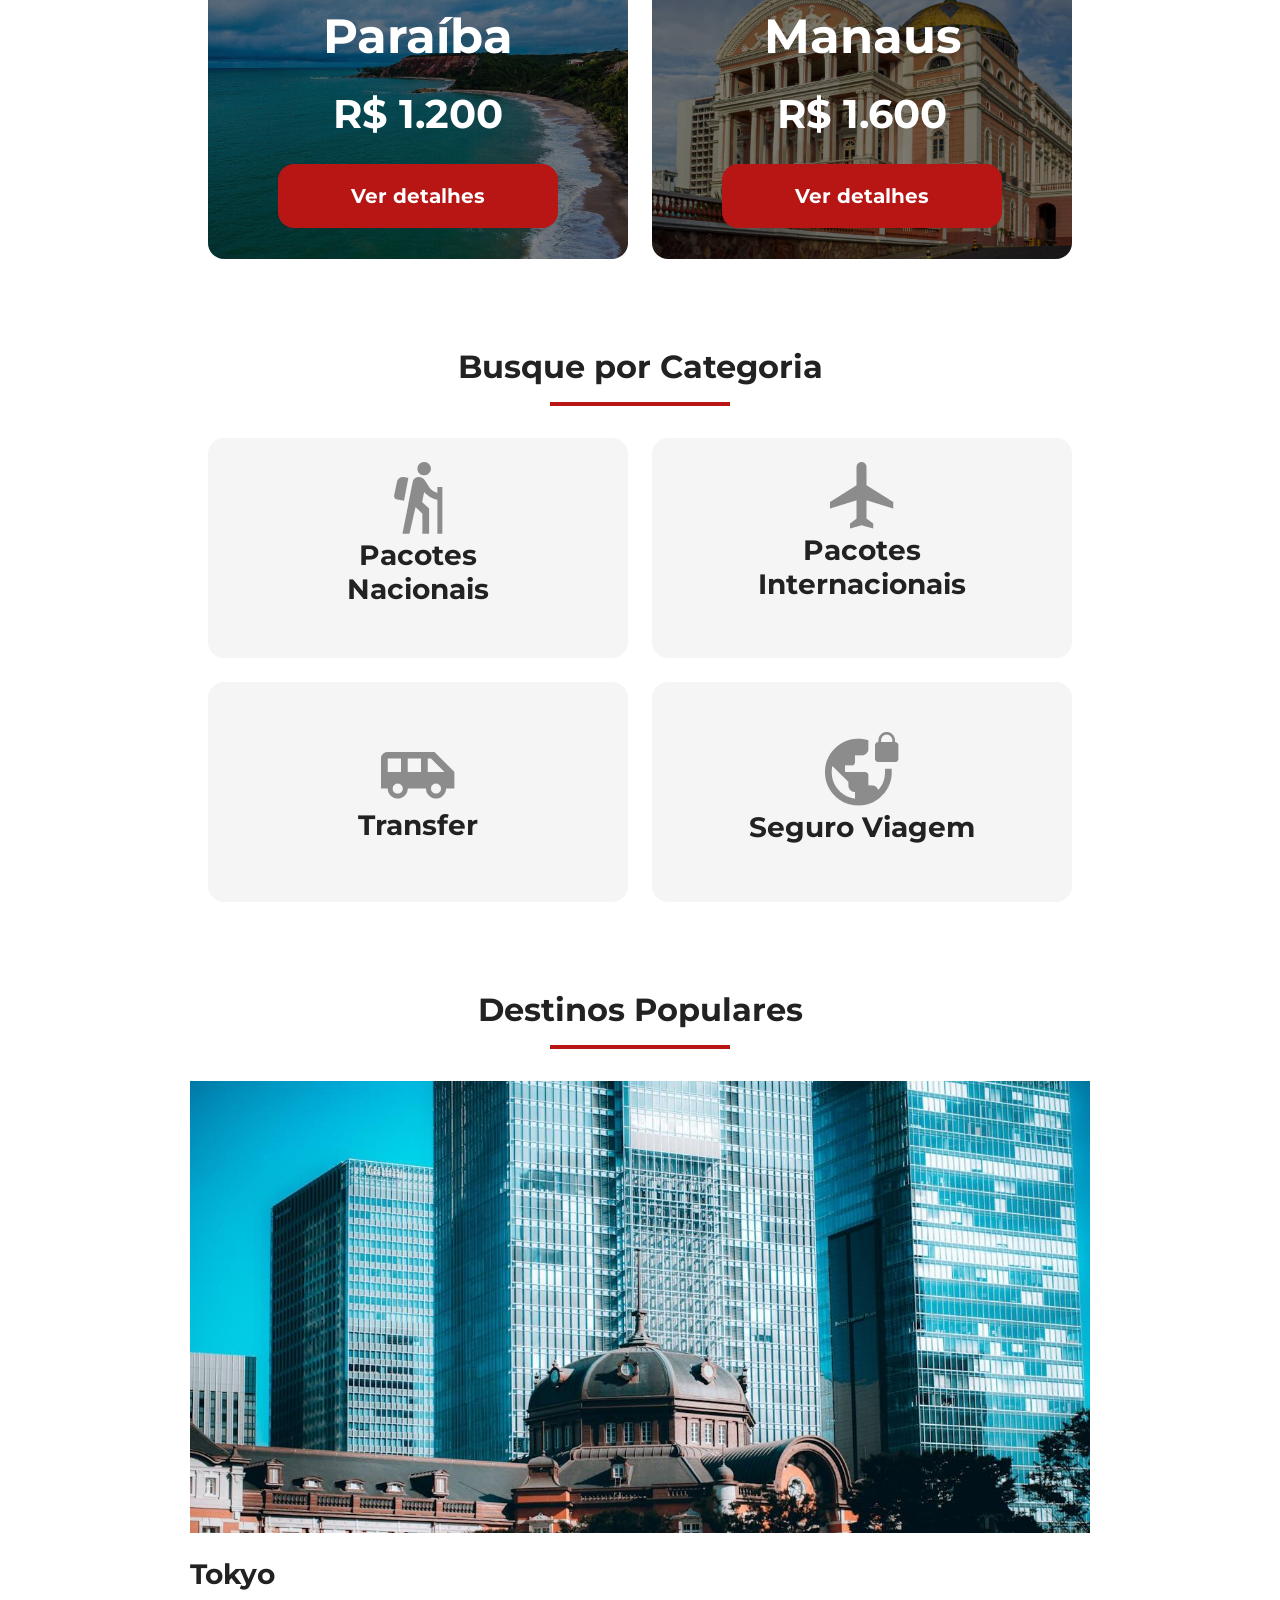
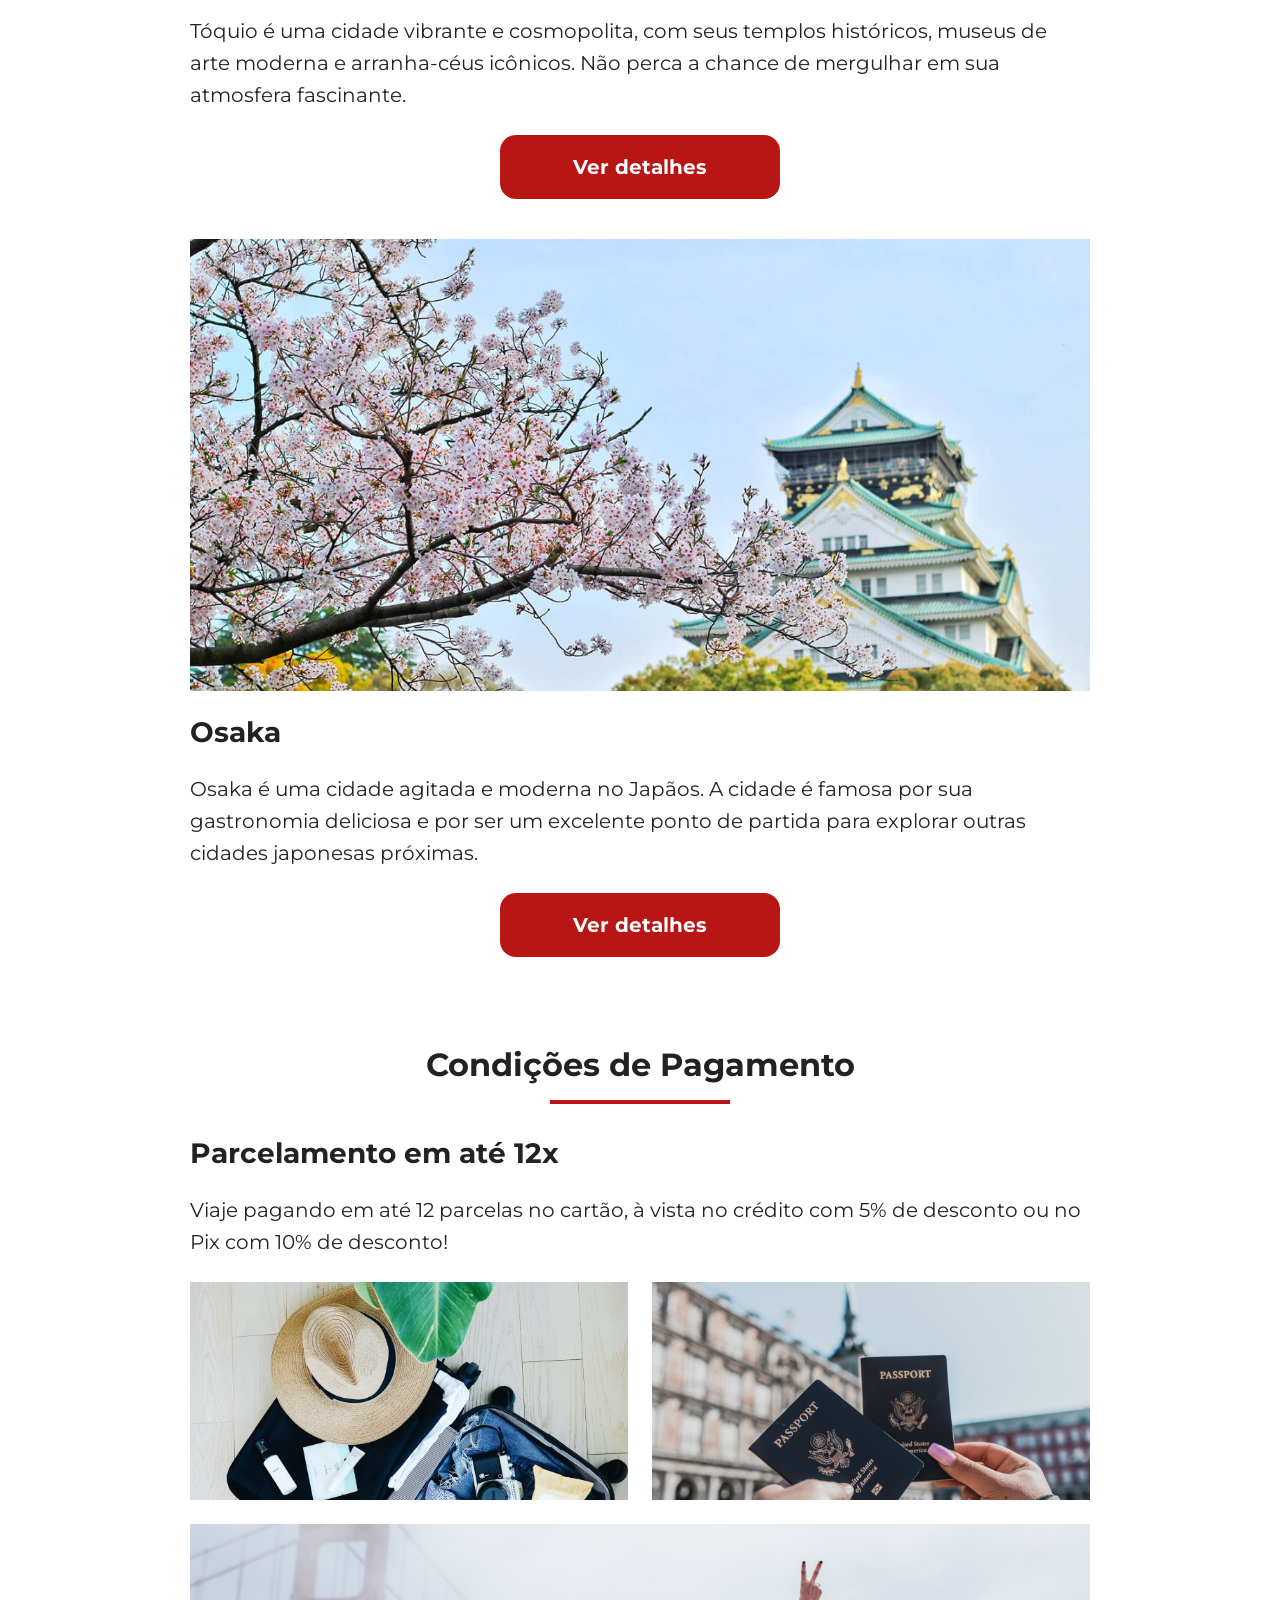
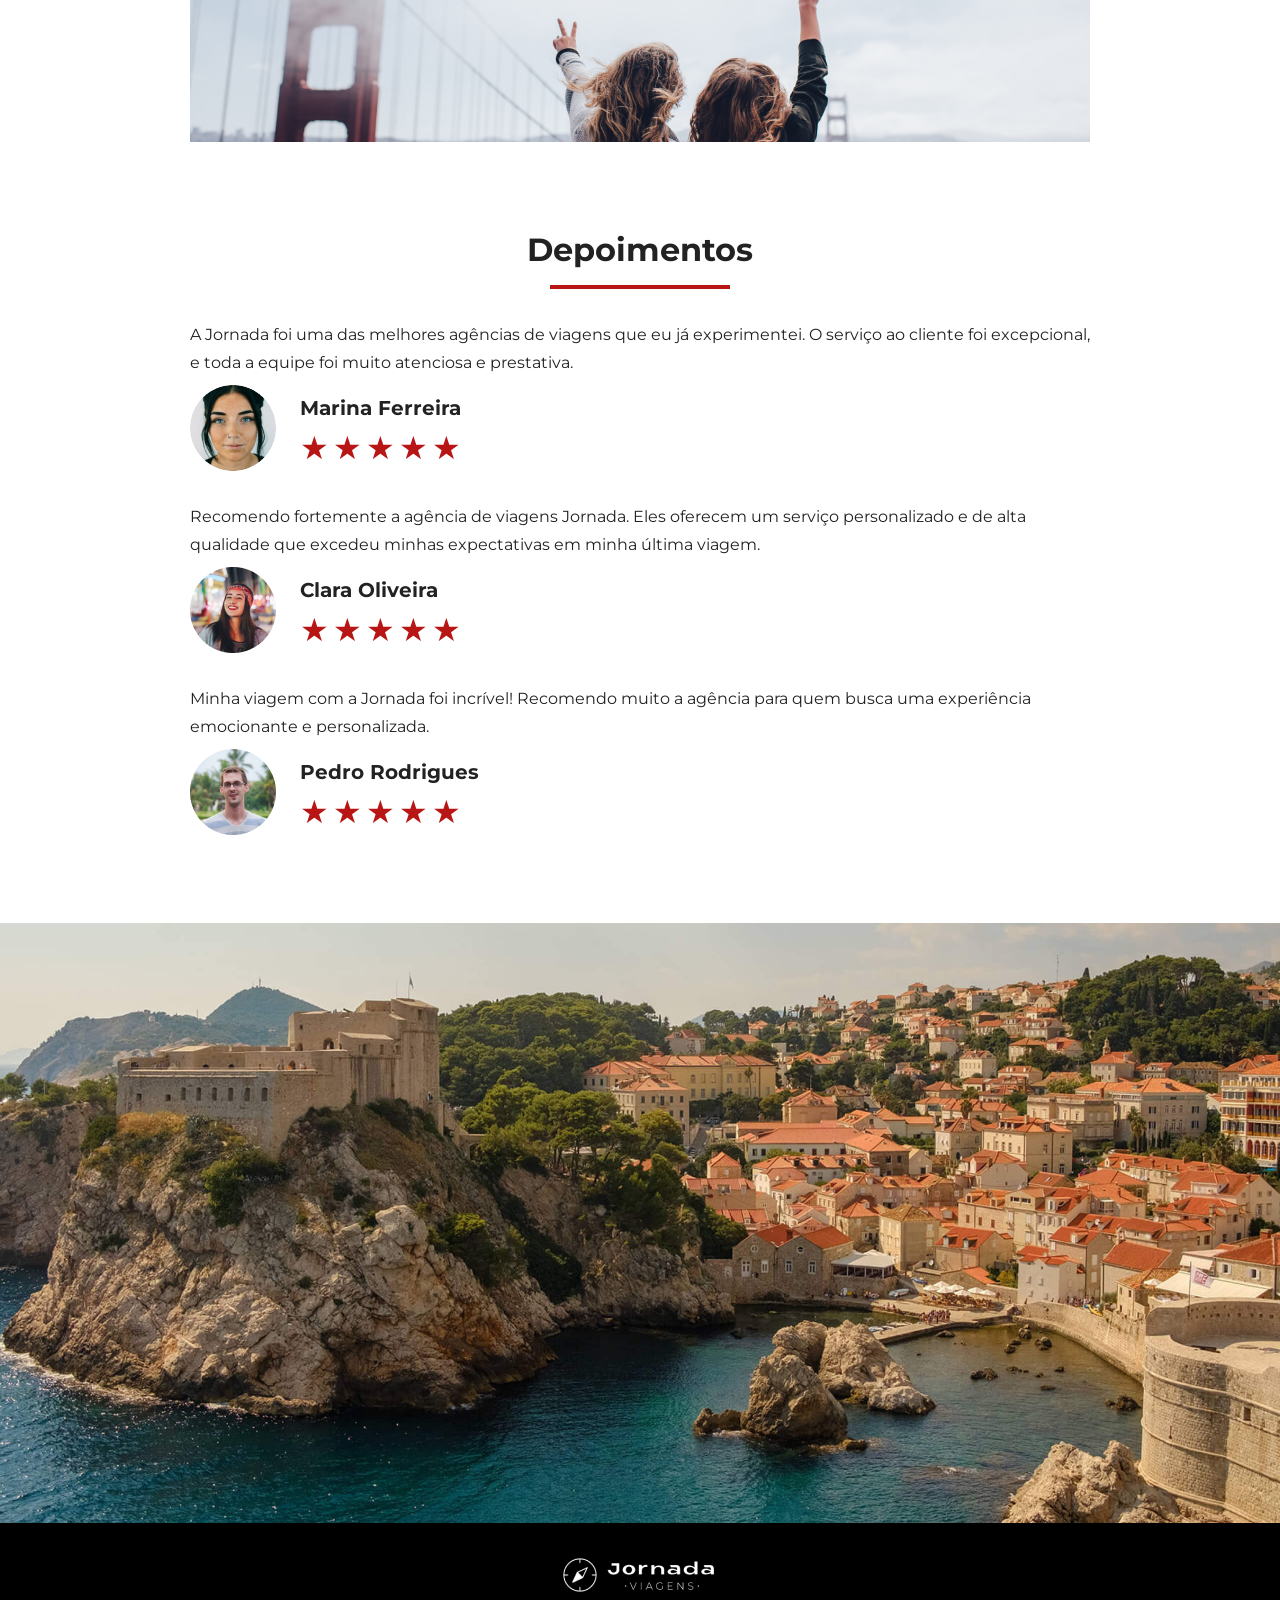
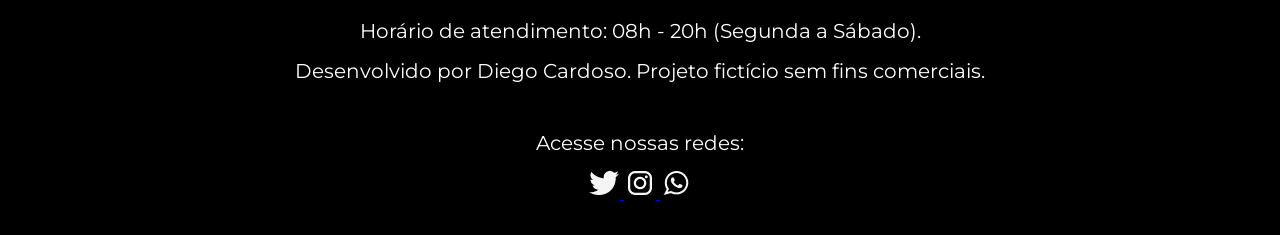
==== commit a285e13b: "add 'footer section' and improve accessibility" ====
--- a/index.html
+++ b/index.html
@@ -276,7 +276,7 @@
               alt="Imagem de perfil da cliente Marina Ferreira"
             />
             <div class="profile-content">
-              <h4>Marina Ferreira</h4>
+              <h3>Marina Ferreira</h3>
               <div class="rating">
                 <span class="star">★</span>
                 <span class="star">★</span>
@@ -302,7 +302,7 @@
               alt="Imagem de perfil da cliente Clara Oliveira"
             />
             <div class="profile-content">
-              <h4>Clara Oliveira</h4>
+              <h3>Clara Oliveira</h3>
               <div class="rating">
                 <span class="star">★</span>
                 <span class="star">★</span>
@@ -327,7 +327,7 @@
               alt="Imagem de perfil do cliente Pedro Rodrigues"
             />
             <div class="profile-content">
-              <h4>Pedro Rodrigues</h4>
+              <h3>Pedro Rodrigues</h3>
               <div class="rating">
                 <span class="star">★</span>
                 <span class="star">★</span>
@@ -344,5 +344,50 @@
     <section class="bottom-hero">
       <div class="hero-img"></div>
     </section>
+
+    <footer class="main-footer">
+      <div class="footer-content">
+        <img
+          src="img/logo-jornada-footer.png"
+          alt="Logo da empresa Jornada Viagens"
+        />
+        <p>Horário de atendimento: 08h - 20h (Segunda a Sábado).</p>
+        <p>
+          Desenvolvido por Diego Cardoso. Projeto fictício sem fins comerciais.
+        </p>
+      </div>
+      <div class="footer-social">
+        <p>Acesse nossas redes:</p>
+
+        <a href="#" target="_blank" title="Acesse o Twitter da Jornada Viagens">
+          <img
+            src="img/logo-twitter.png"
+            alt="Ícone do Twitter na cor branca"
+          />
+        </a>
+
+        <a
+          href="#"
+          target="_blank"
+          title="Acesse o Instagram da Jornada Viagens"
+        >
+          <img
+            src="img/logo-instagram.png"
+            alt="Ícone do Instagram na cor branca"
+          />
+        </a>
+
+        <a
+          href="#"
+          target="_blank"
+          title="Acesse o WhatsApp da Jornada Viagens"
+        >
+          <img
+            src="img/logo-whatsapp.png"
+            alt="Ícone do WhatsApp na cor branca"
+          />
+        </a>
+      </div>
+    </footer>
   </body>
 </html>
--- a/css/style.css
+++ b/css/style.css
@@ -5,4 +5,5 @@
 @import url("./categories.css");
 @import url("./destinations.css");
 @import url("./payments.css");
-@import url("./testimonials.css");+@import url("./testimonials.css");
+@import url("./footer.css");
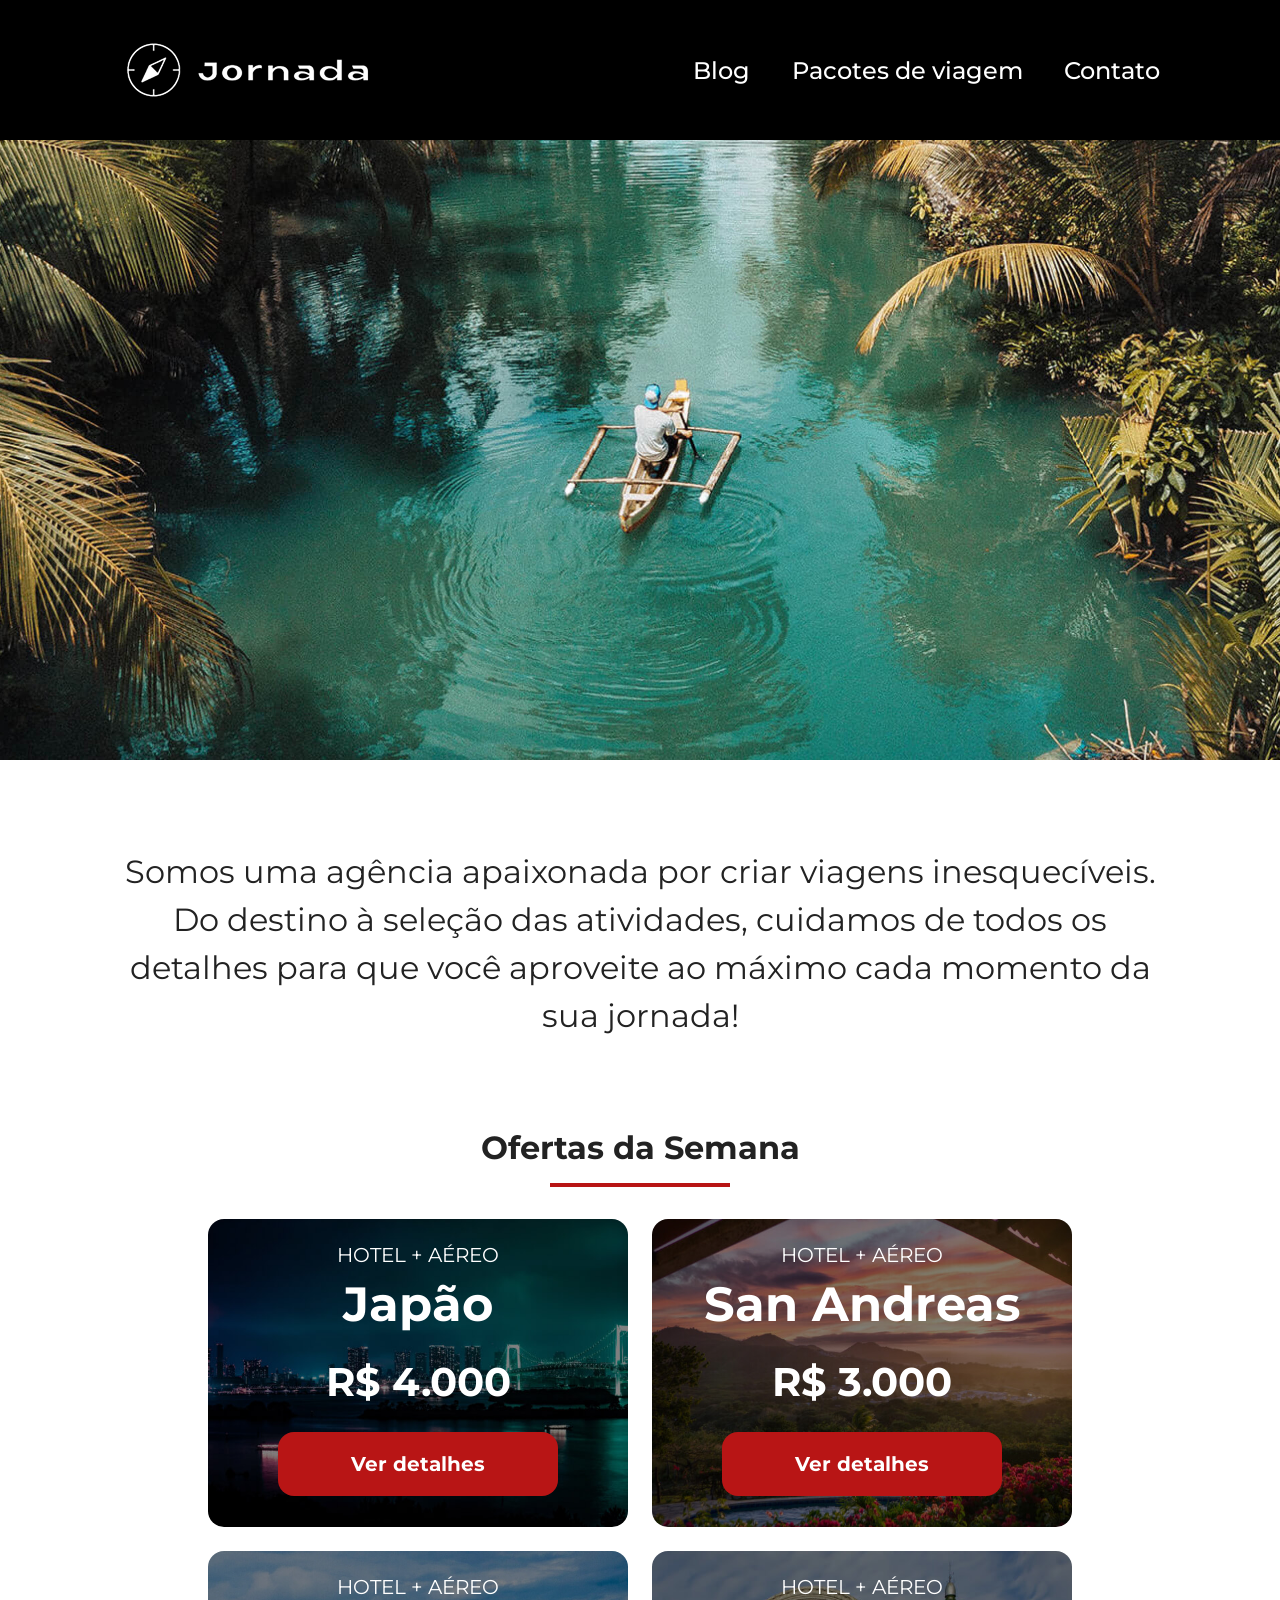
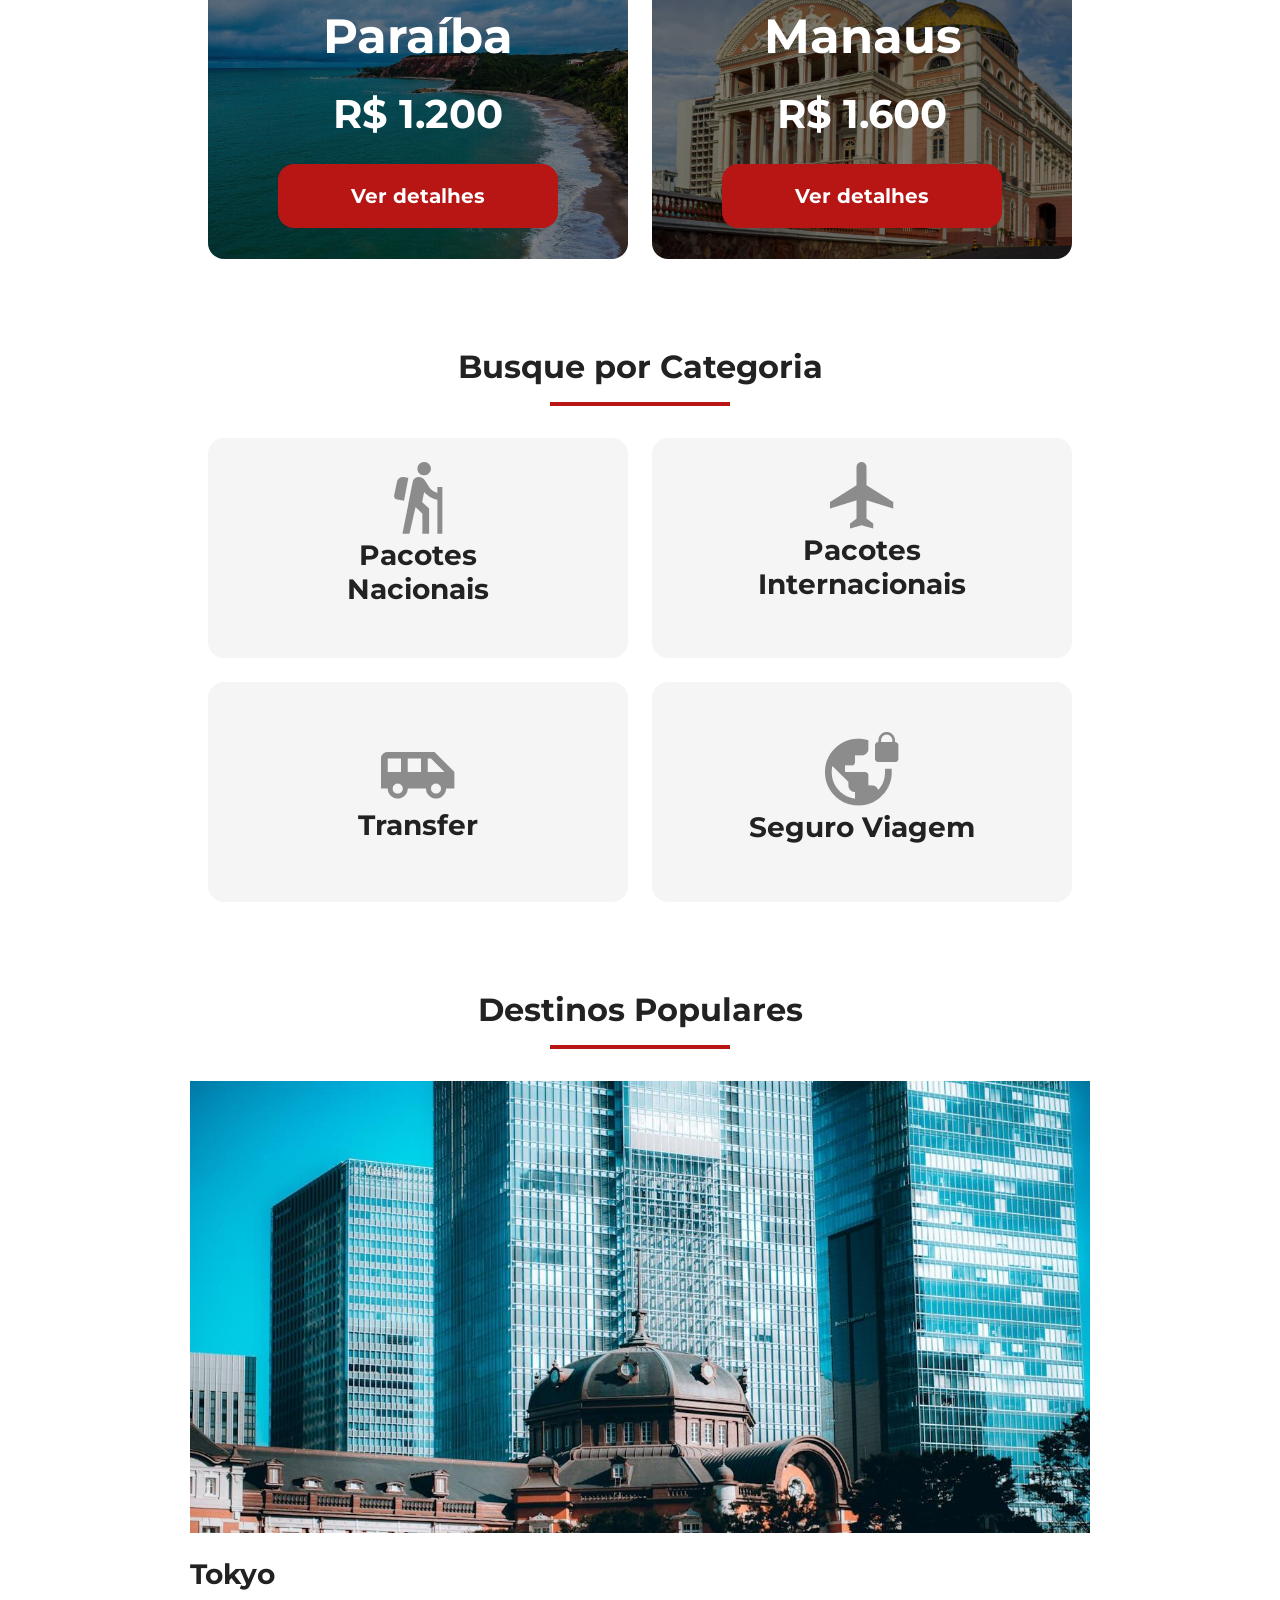
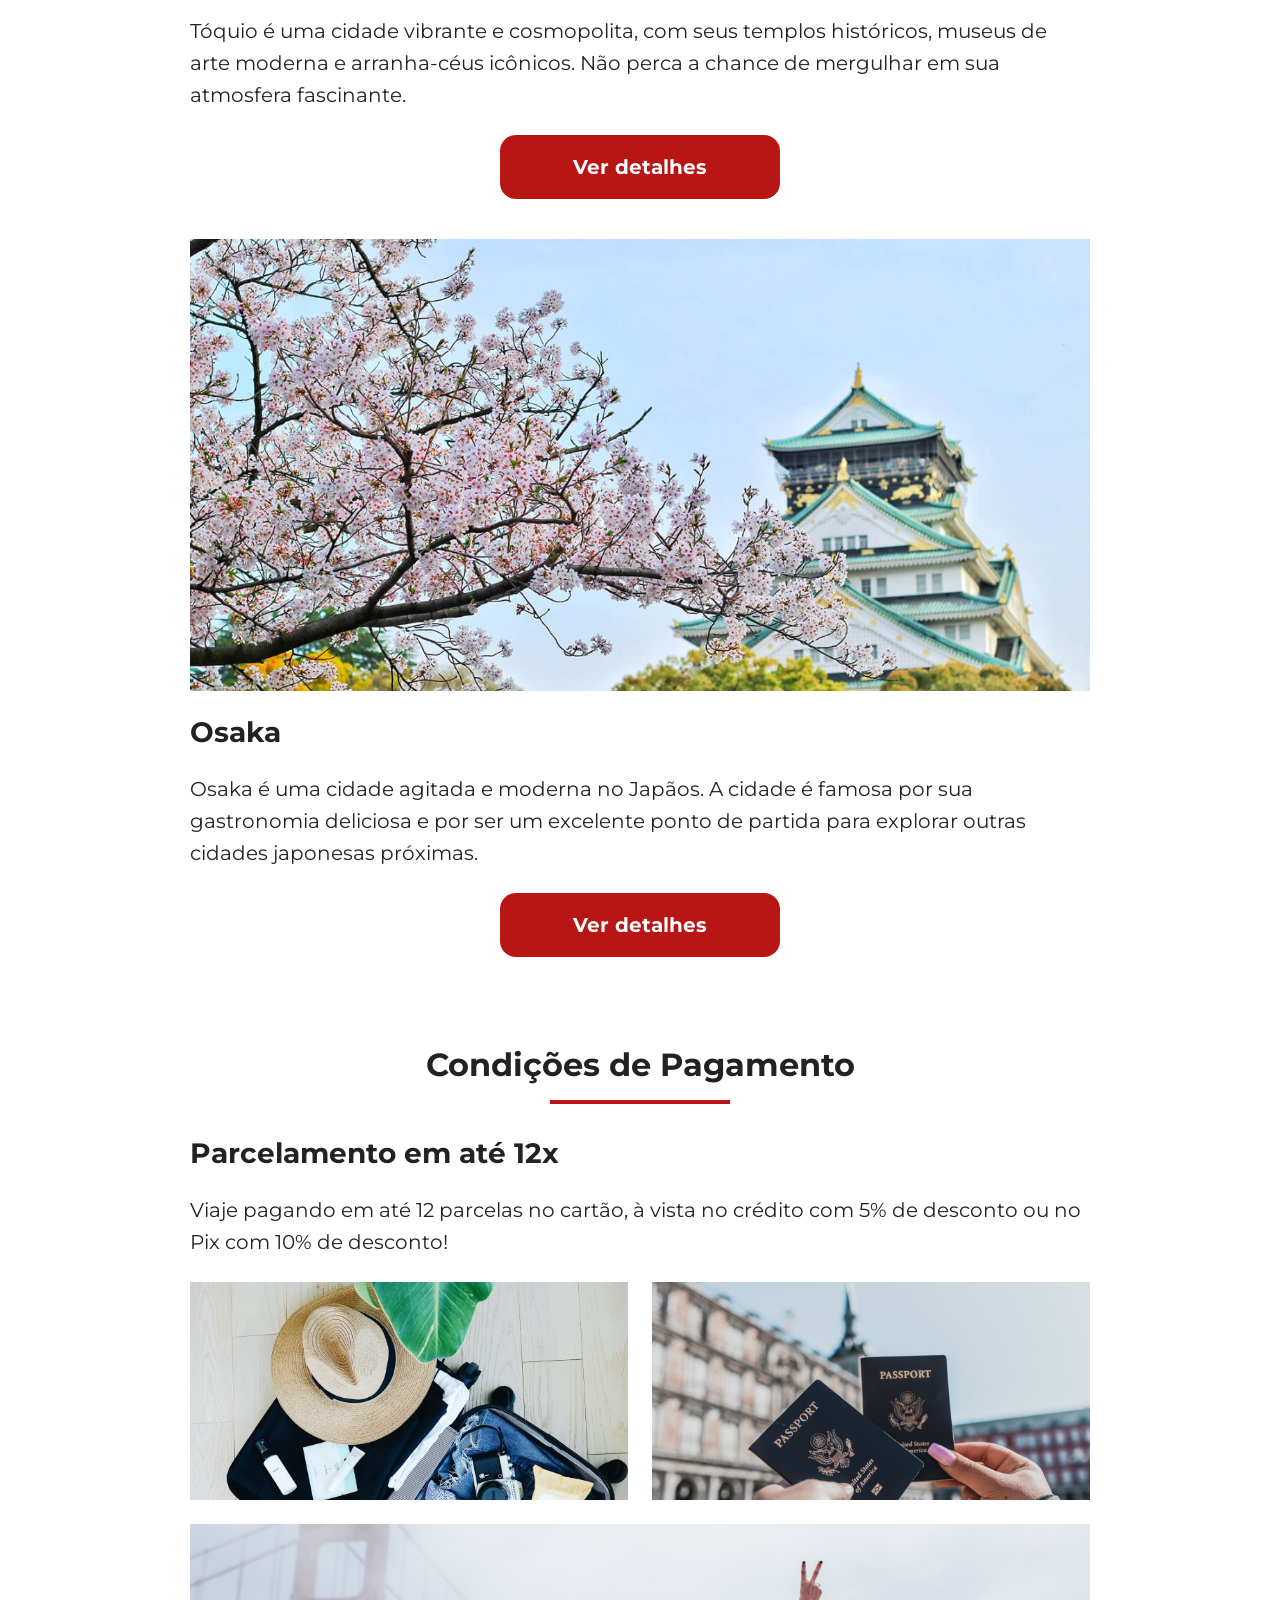
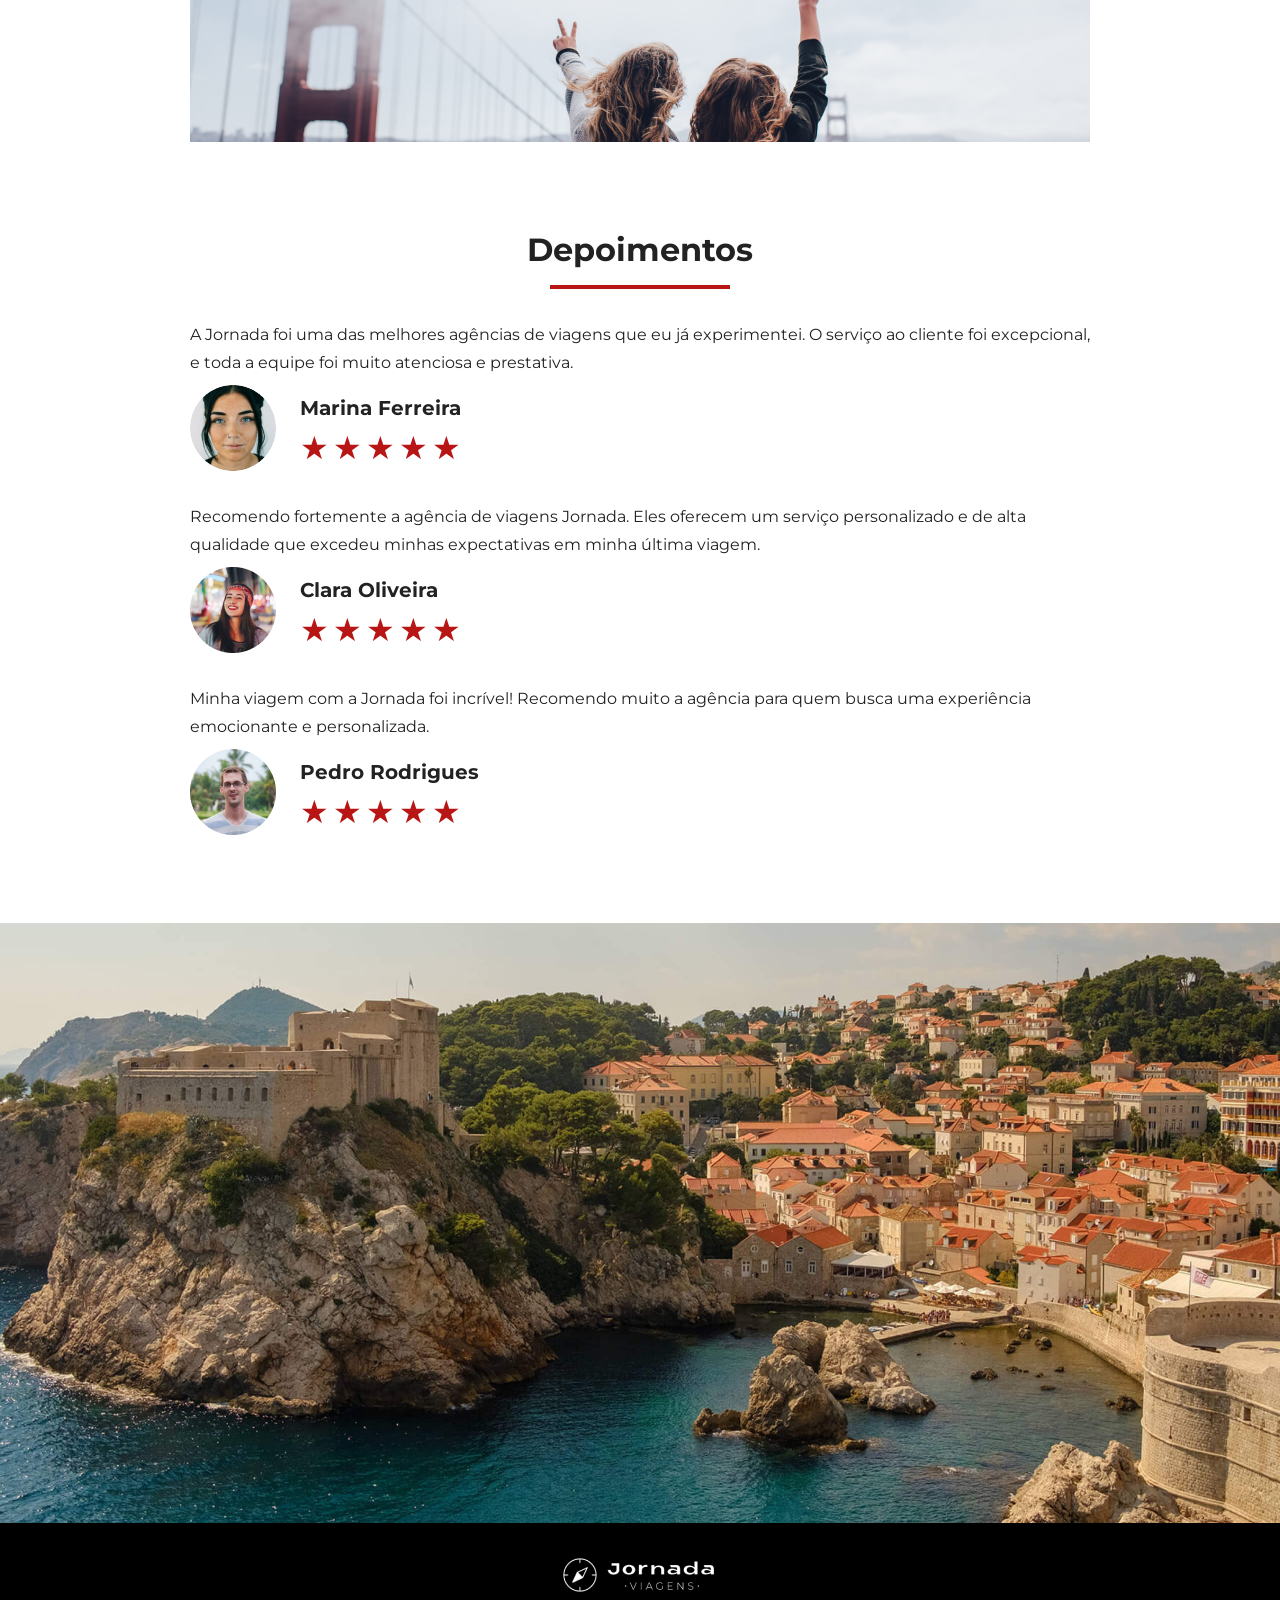
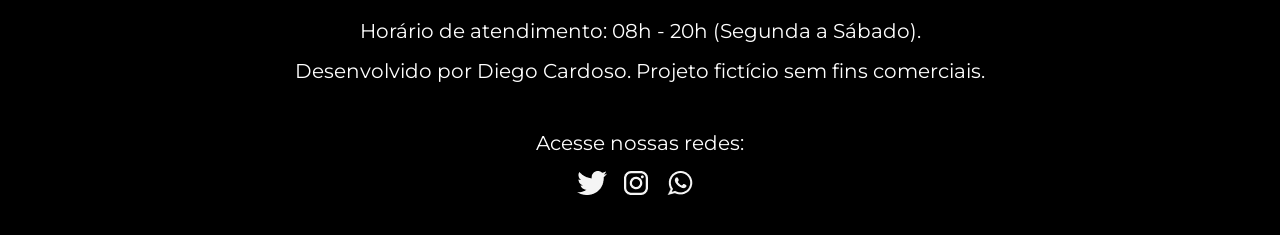
==== commit 2908d582: "improve 'footer section'" ====
--- a/index.html
+++ b/index.html
@@ -359,7 +359,12 @@
       <div class="footer-social">
         <p>Acesse nossas redes:</p>
 
-        <a href="#" target="_blank" title="Acesse o Twitter da Jornada Viagens">
+        <a
+          href="#"
+          target="_blank"
+          title="Acesse o Twitter da Jornada Viagens"
+          class="logo-social-media"
+        >
           <img
             src="img/logo-twitter.png"
             alt="Ícone do Twitter na cor branca"
@@ -370,6 +375,7 @@
           href="#"
           target="_blank"
           title="Acesse o Instagram da Jornada Viagens"
+          class="logo-social-media"
         >
           <img
             src="img/logo-instagram.png"
@@ -381,6 +387,7 @@
           href="#"
           target="_blank"
           title="Acesse o WhatsApp da Jornada Viagens"
+          class="logo-social-media"
         >
           <img
             src="img/logo-whatsapp.png"
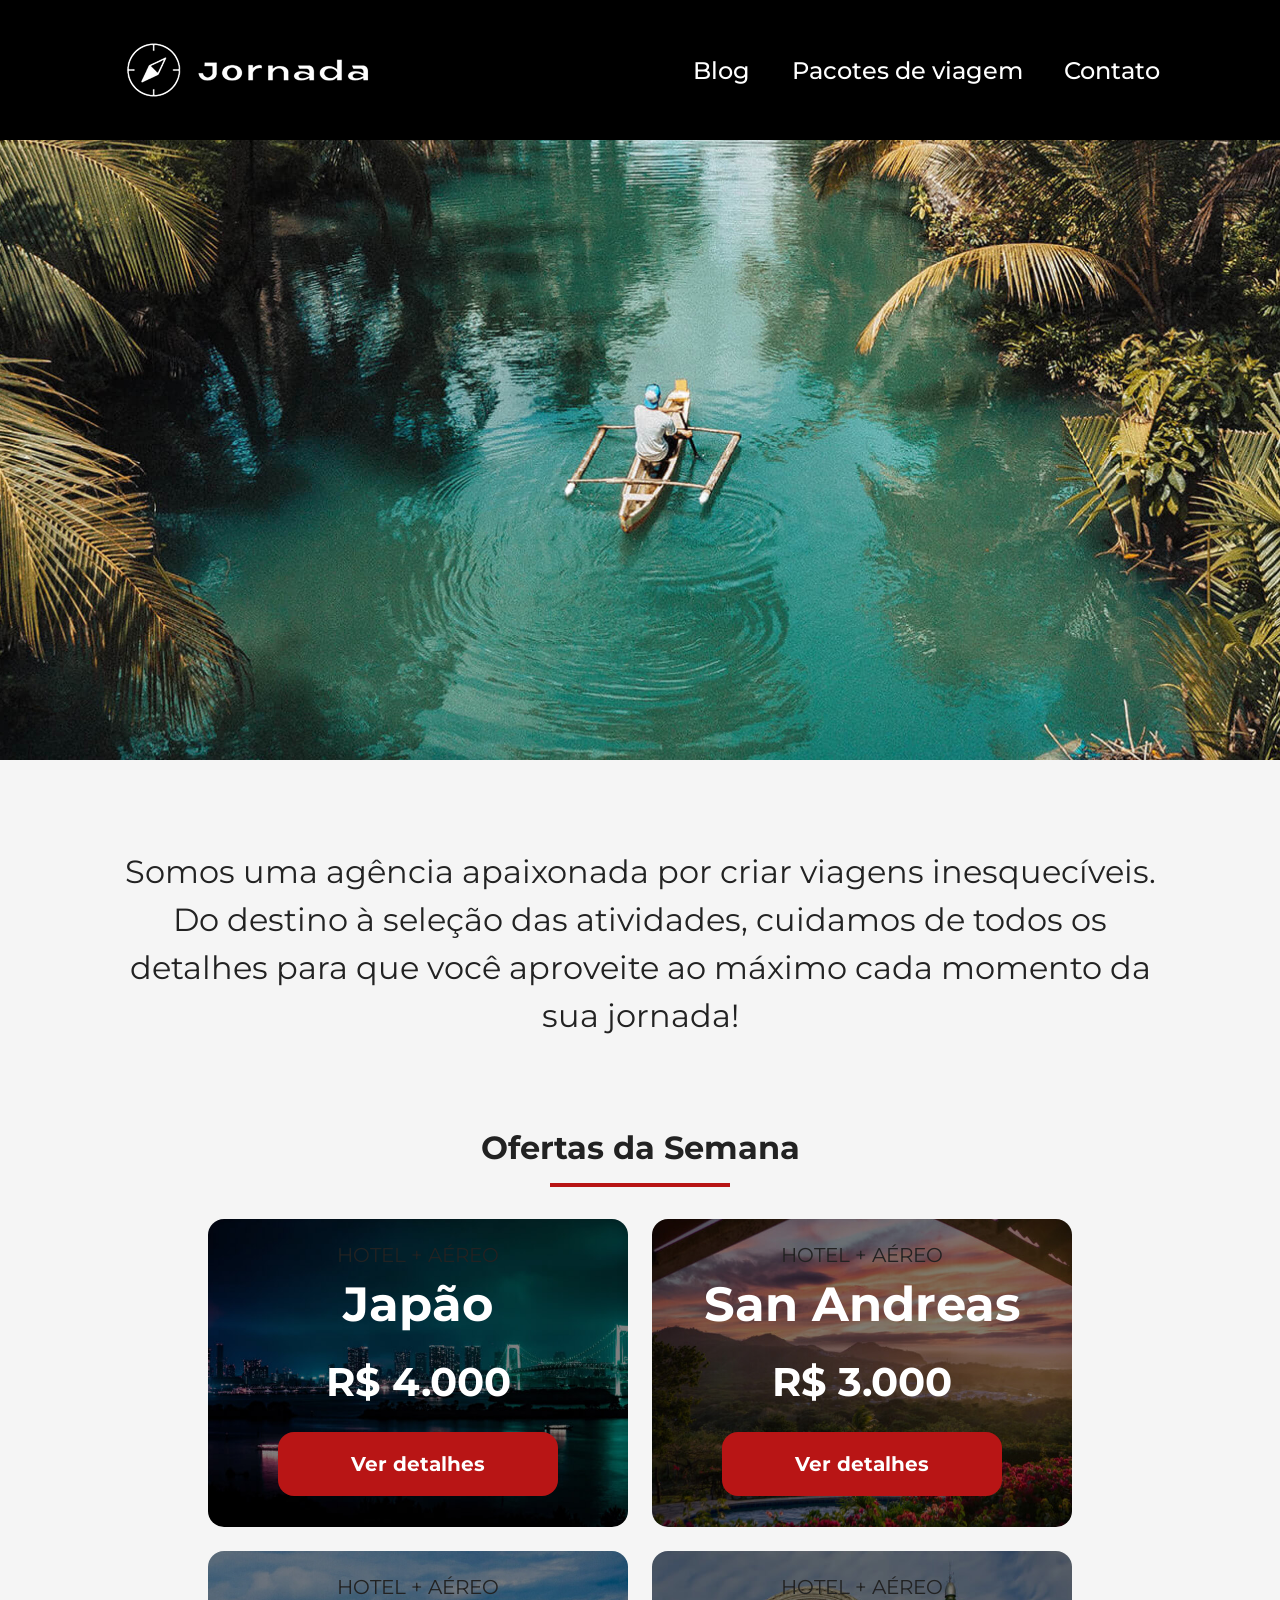
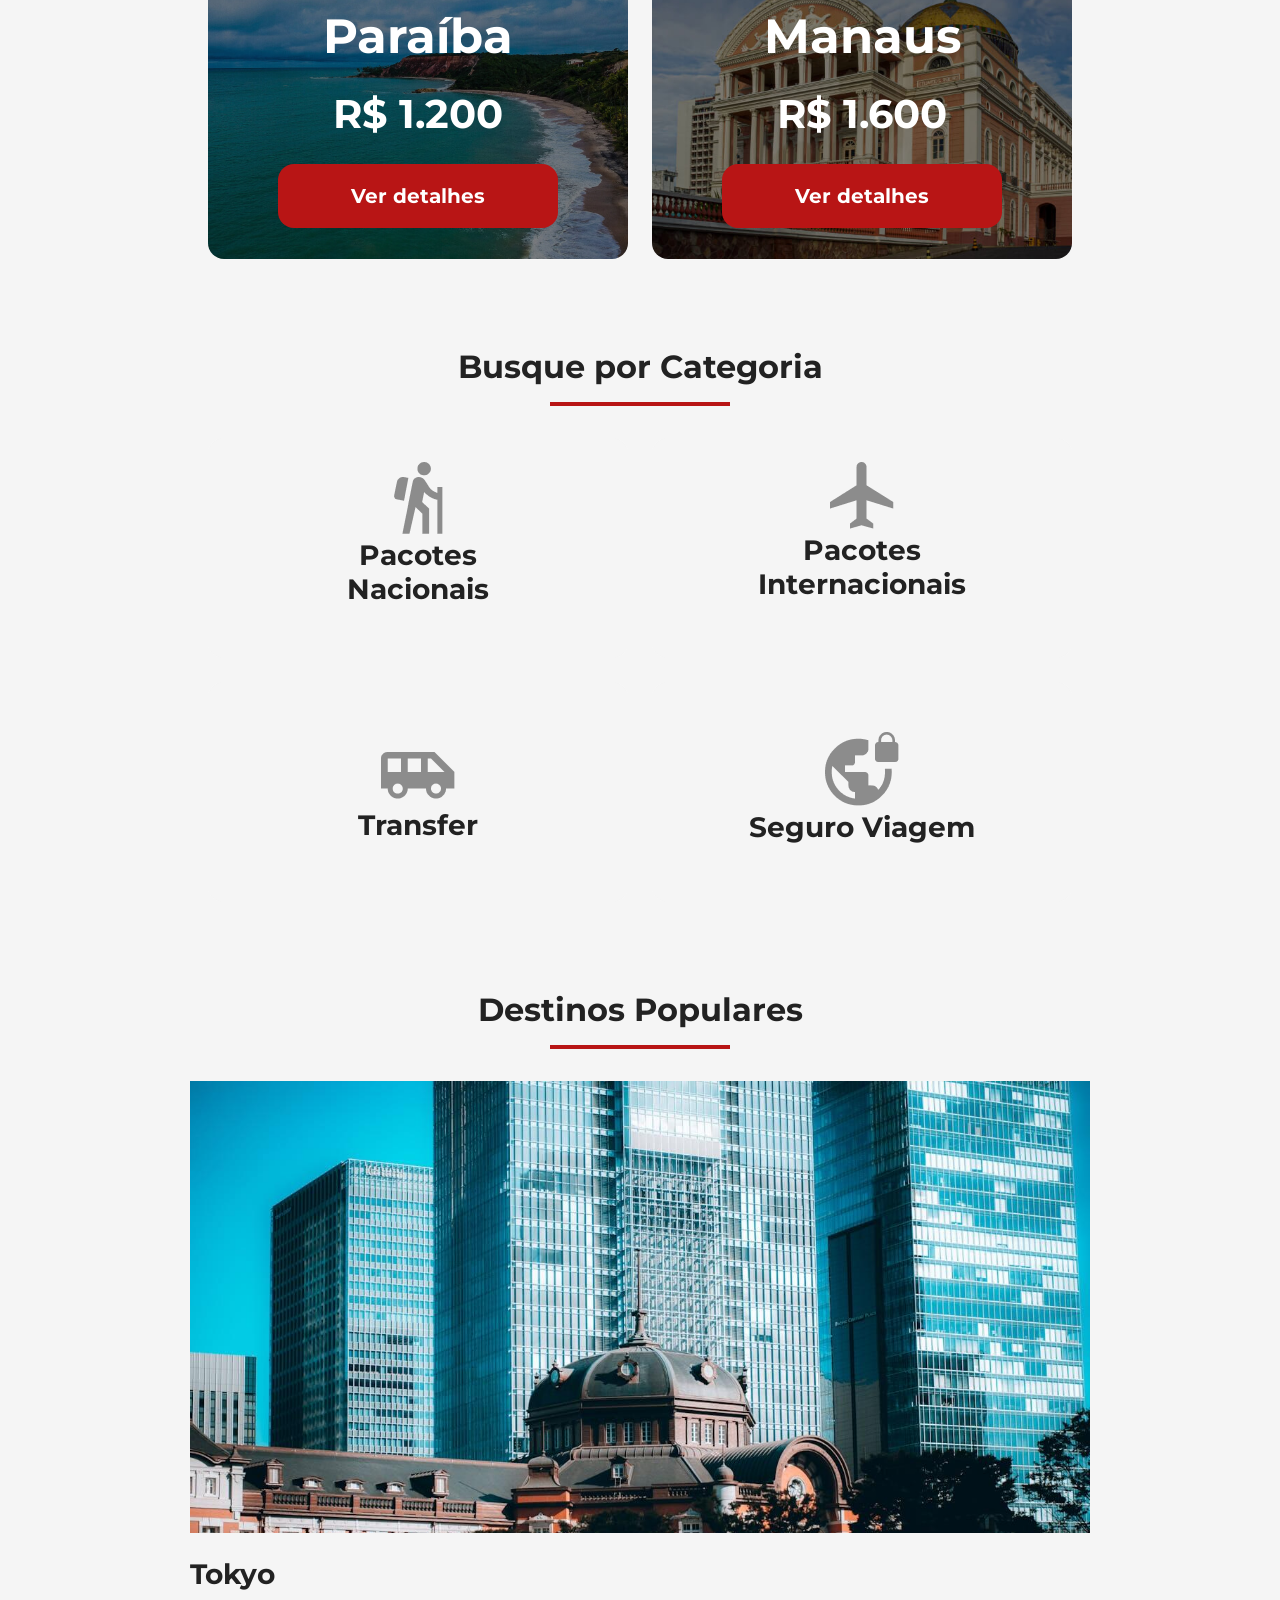
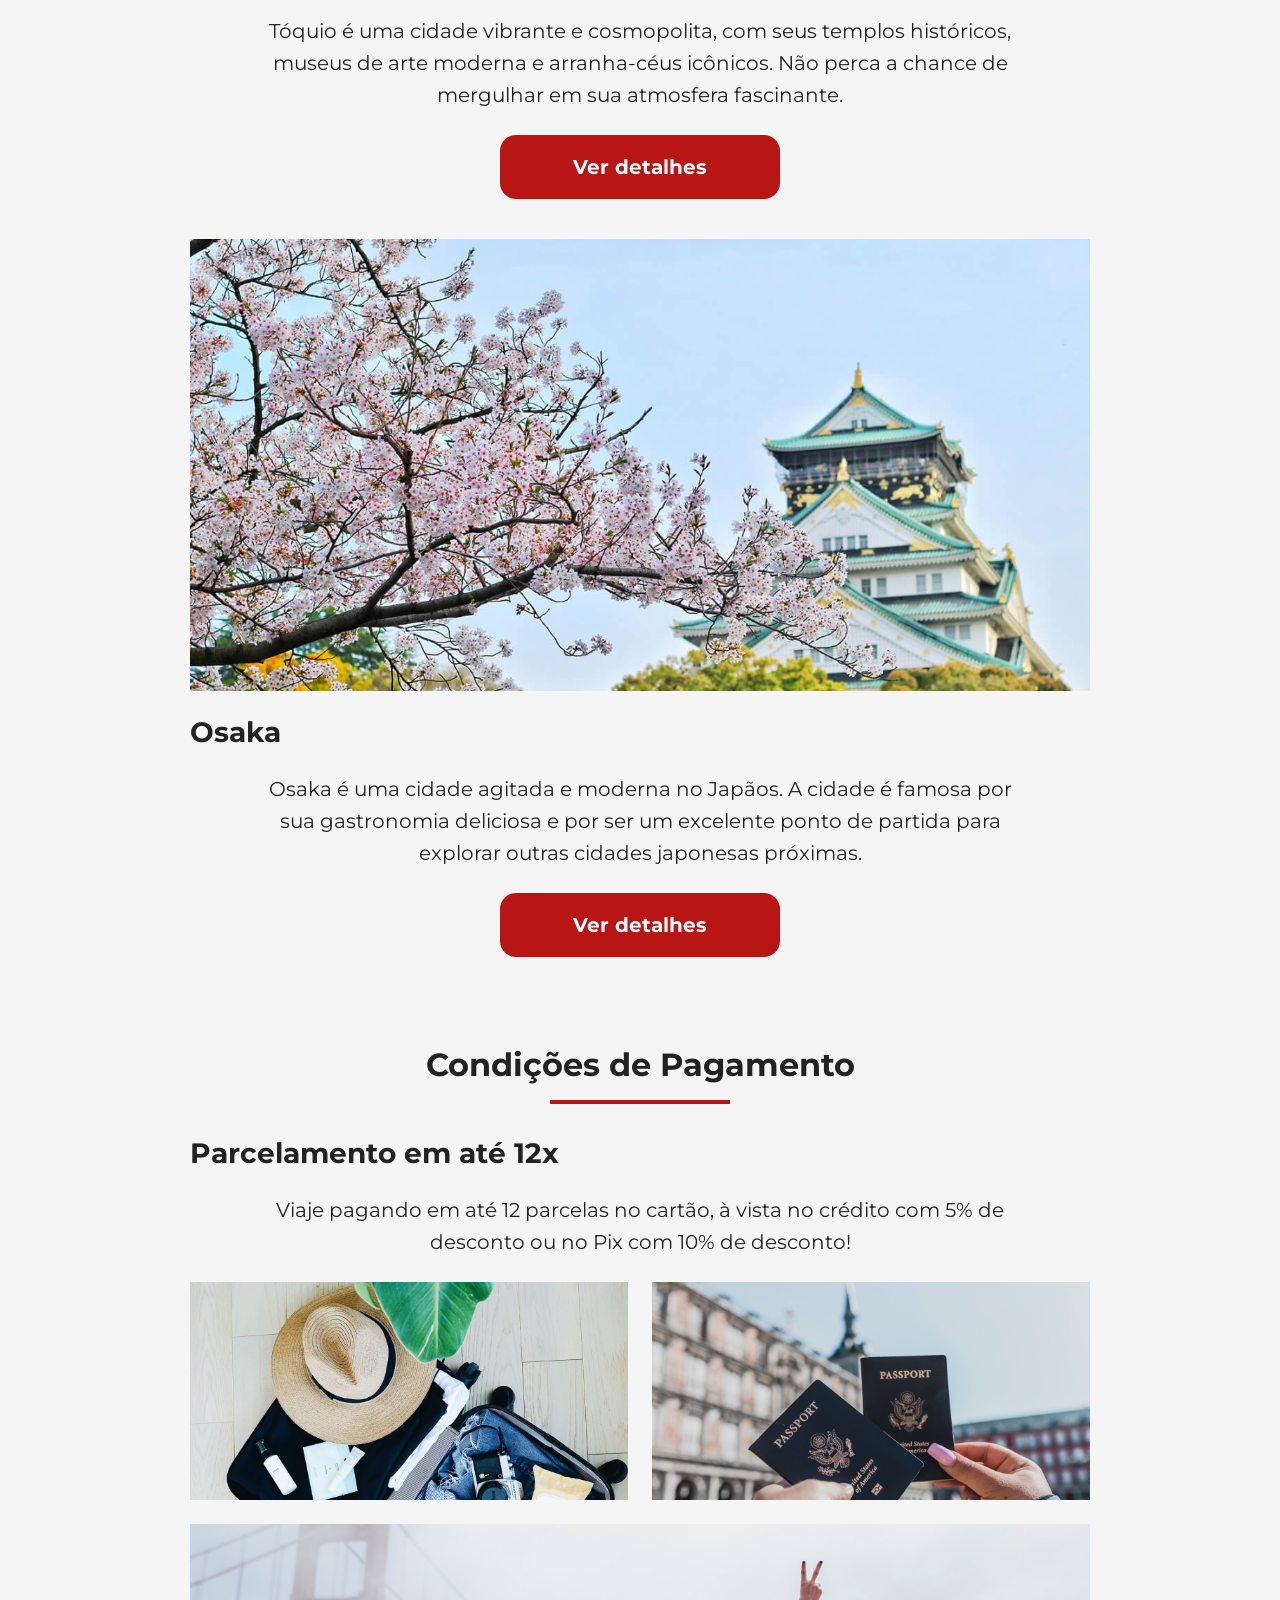
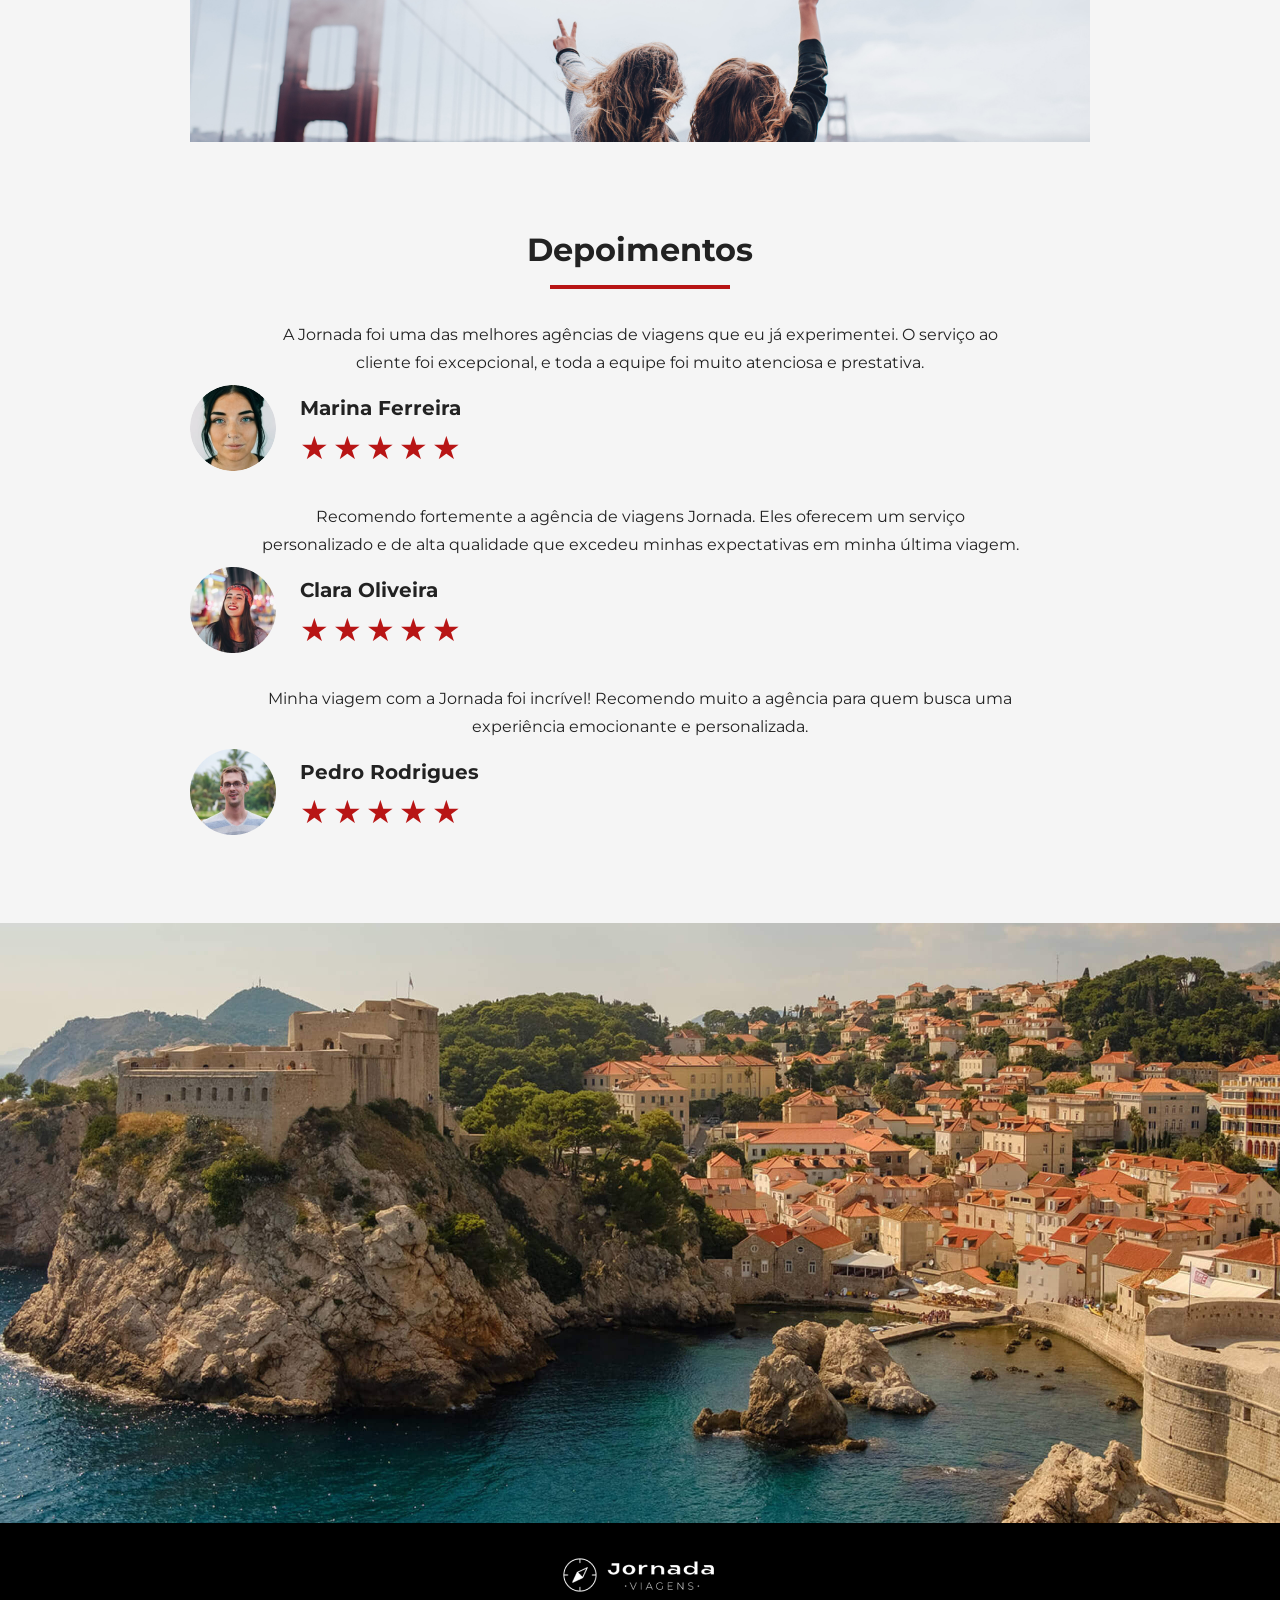
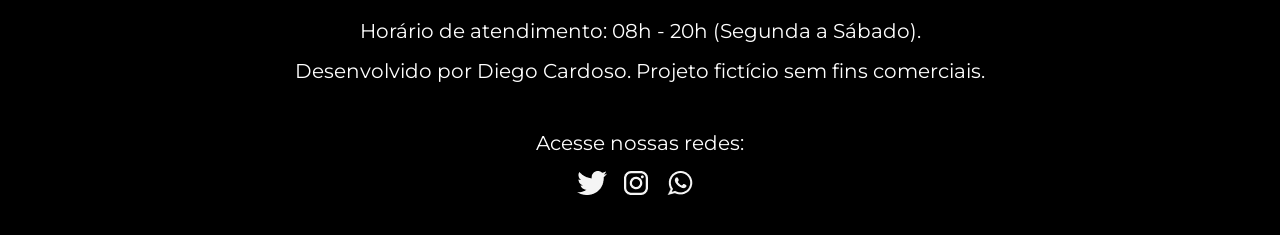
==== commit 6a031bb2: "add 'contact page', imgs and css files" ====
--- a/index.html
+++ b/index.html
@@ -3,6 +3,24 @@
   <head>
     <meta charset="UTF-8" />
     <meta name="viewport" content="width=device-width, initial-scale=1.0" />
+    <meta
+      name="description"
+      content="Jornada Viagens, uma agência apaixonada por criar viagens inesquecíveis"
+    />
+    <meta name="og: title" content="Jornada Viagens" />
+    <meta
+      name="og: description"
+      content="Uma agência apaixonada por criar viagens inesquecíveis"
+    />
+    <meta
+      name="og: image"
+      content="https://diegofc2002.github.io/jornada-viagens/img/logo-jornada-footer"
+    />
+    <meta name="og: type" content="Website" />
+    <meta
+      name="og: url"
+      content="https://diegofc2002.github.io/jornada-viagens"
+    />
     <link rel="icon" href="favicon-jornada-branco.svg" type="image/svg+xml" />
     <link rel="stylesheet" href="css/style.css" />
     <title>Jornada Viagens</title>
@@ -34,14 +52,14 @@
             </li>
             <li>
               <a
-                href="pacotes.html"
+                href="travel-packages.html"
                 target="_blank"
                 title="Acessar Pacotes de viagem"
                 >Pacotes de viagem</a
               >
             </li>
             <li>
-              <a href="contato.html" target="_blank" title="Acessar contato"
+              <a href="contact.html" target="_blank" title="Acessar contato"
                 >Contato</a
               >
             </li>
--- a/css/style.css
+++ b/css/style.css
@@ -6,4 +6,7 @@
 @import url("./destinations.css");
 @import url("./payments.css");
 @import url("./testimonials.css");
-@import url("./footer.css");+@import url("./footer.css");
+@import url("./blog.css");
+@import url("./contact.css");
+@import url("./sucess.css");
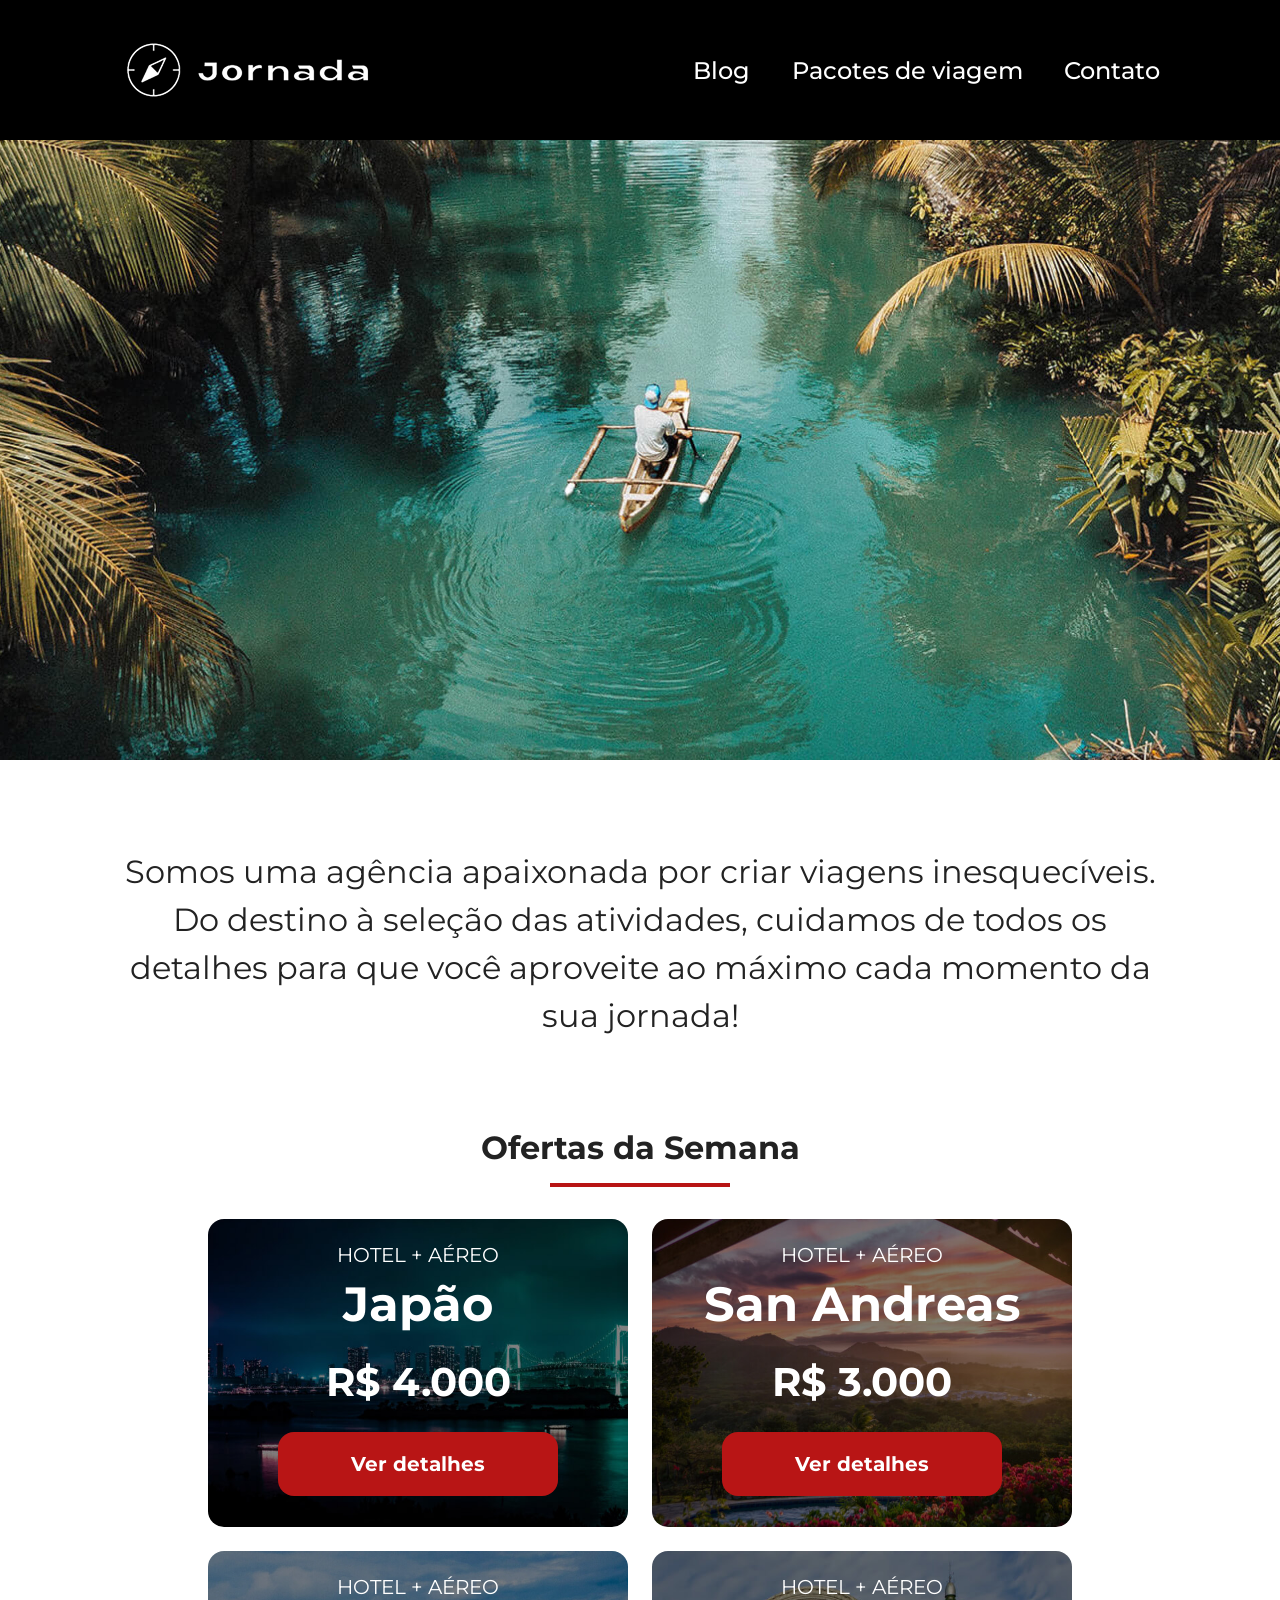
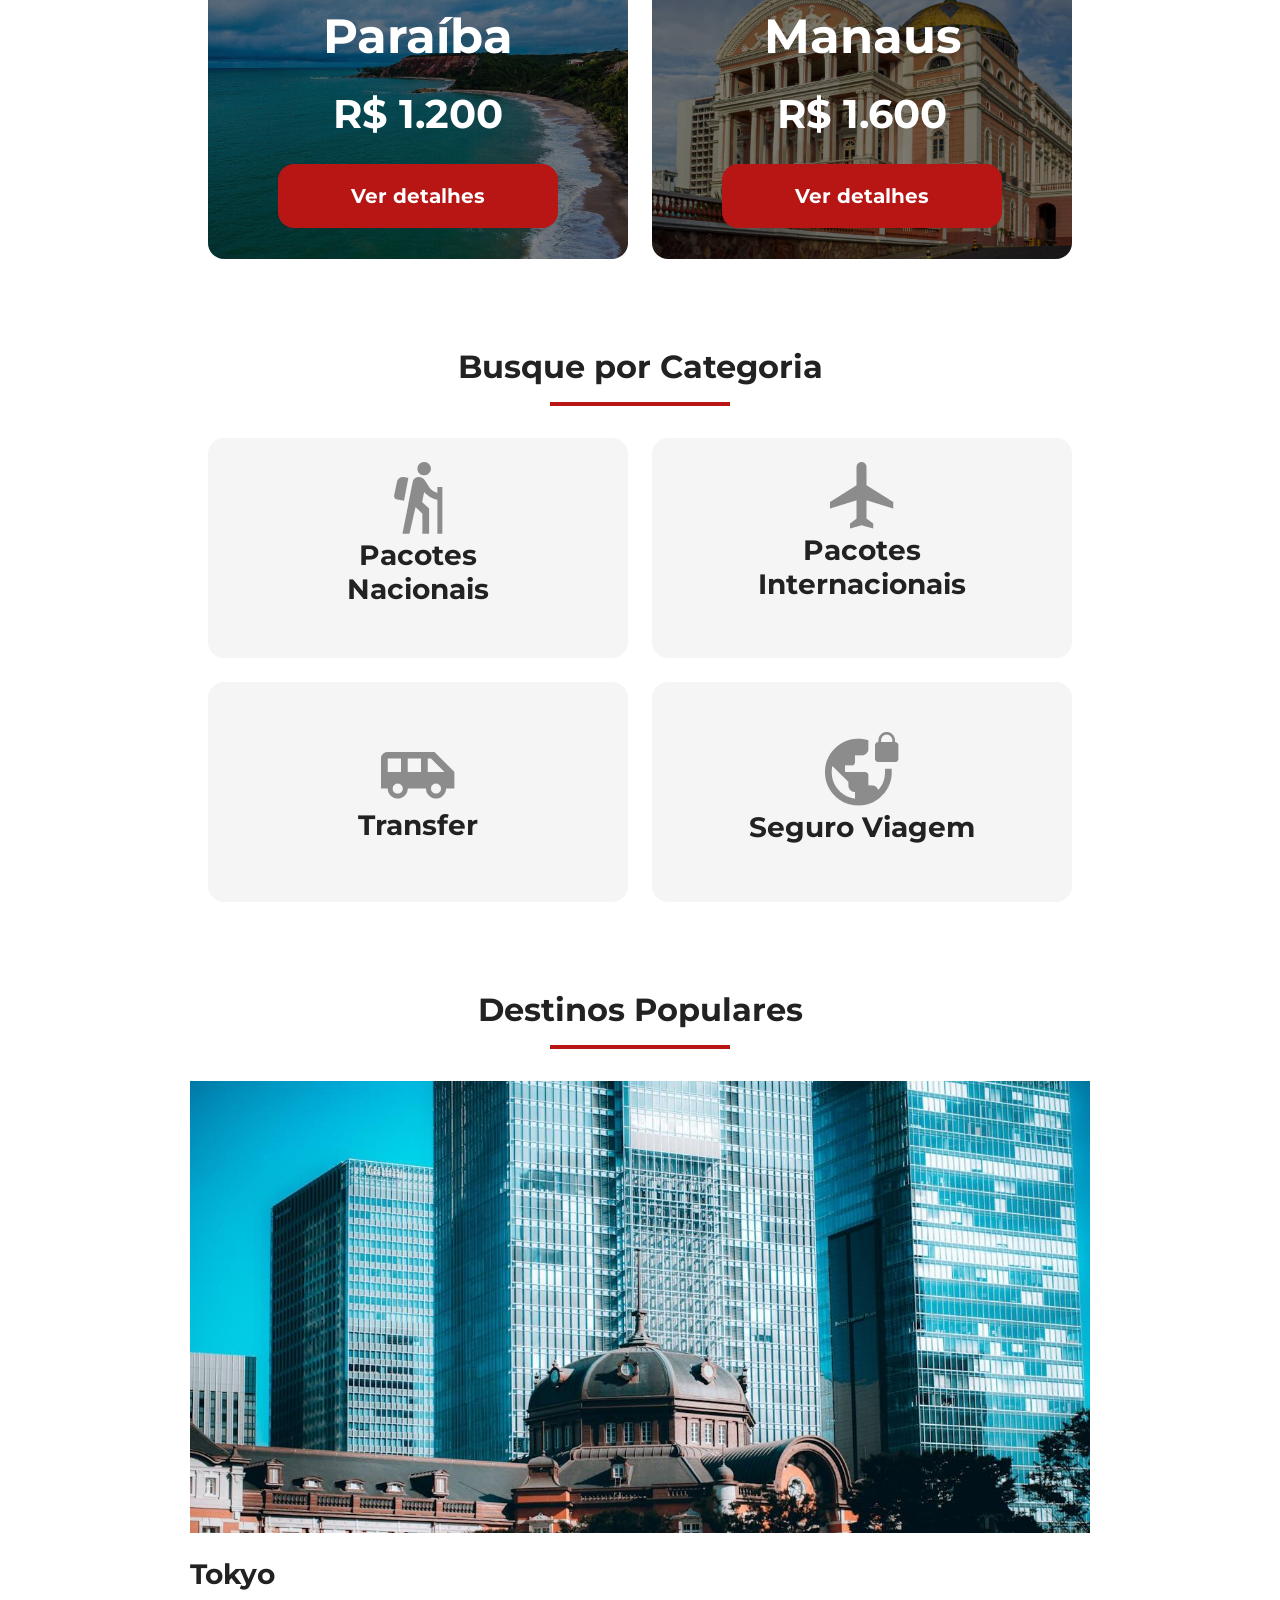
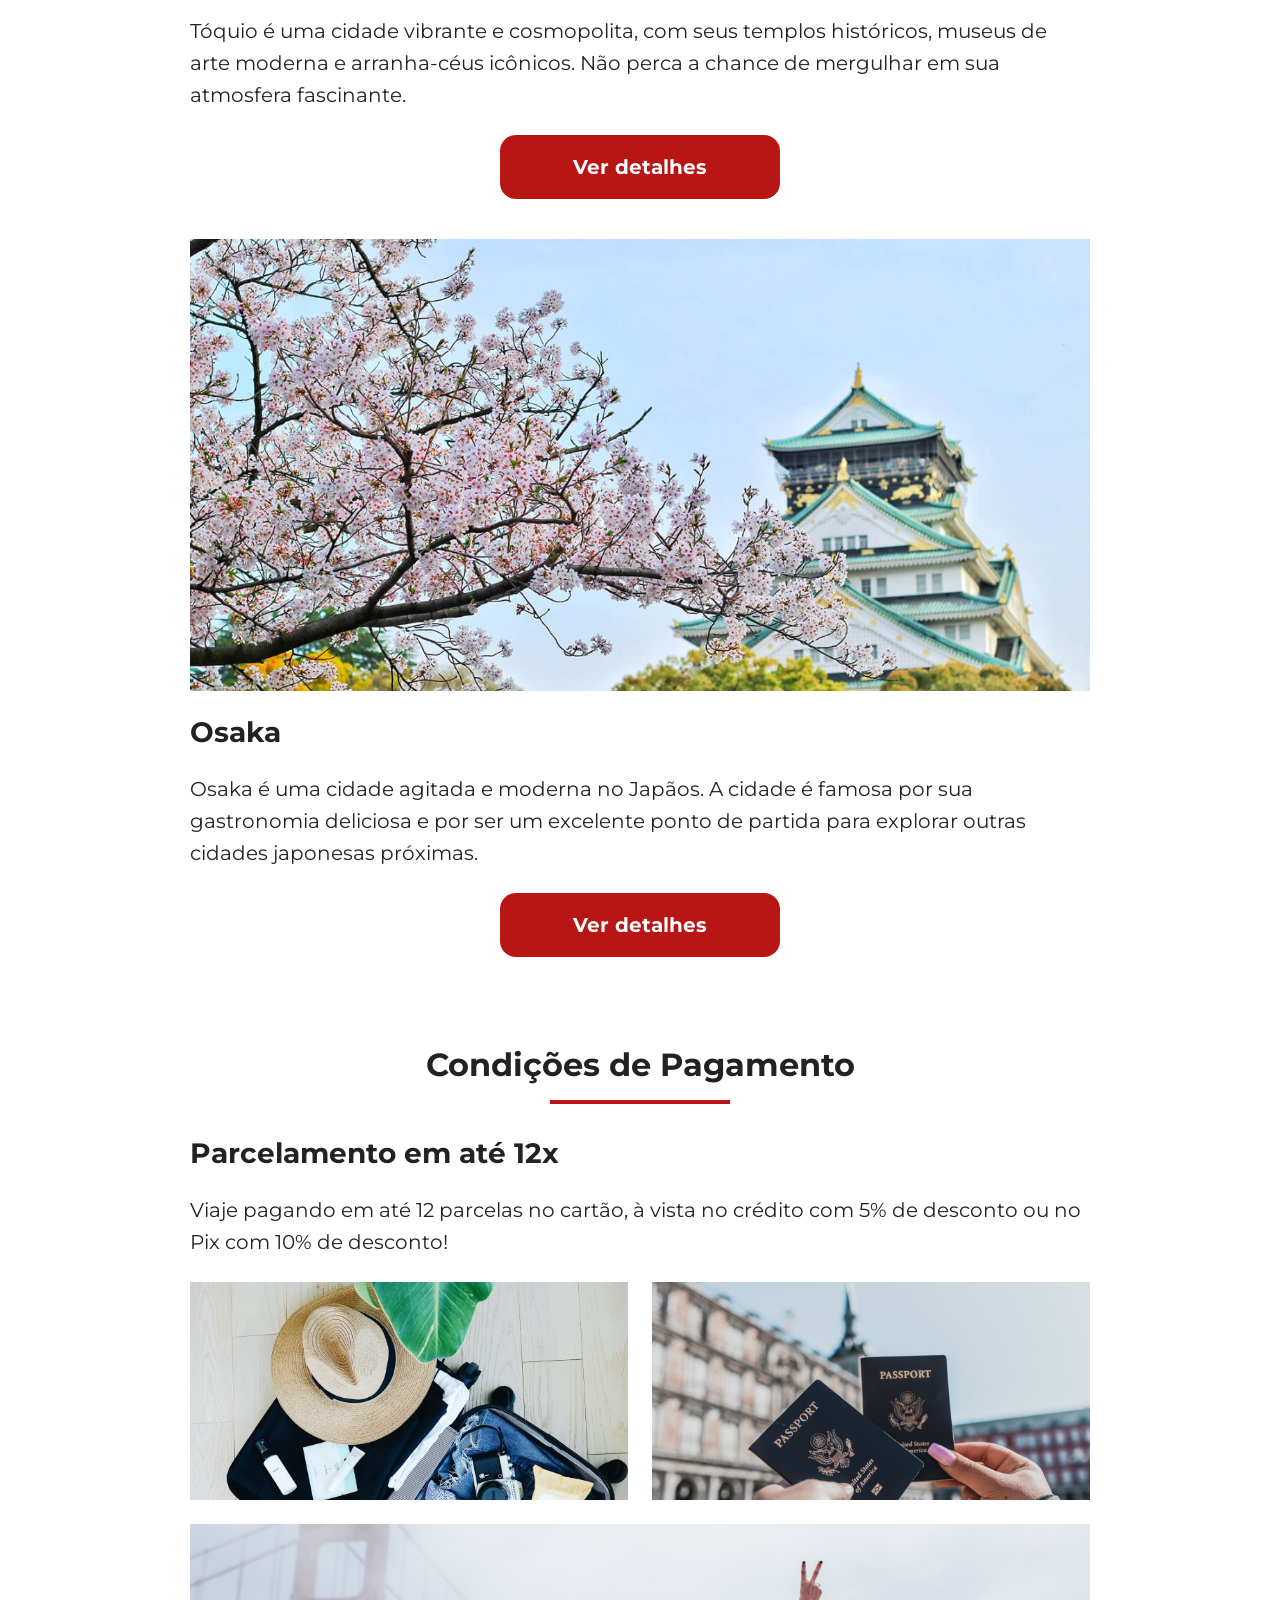
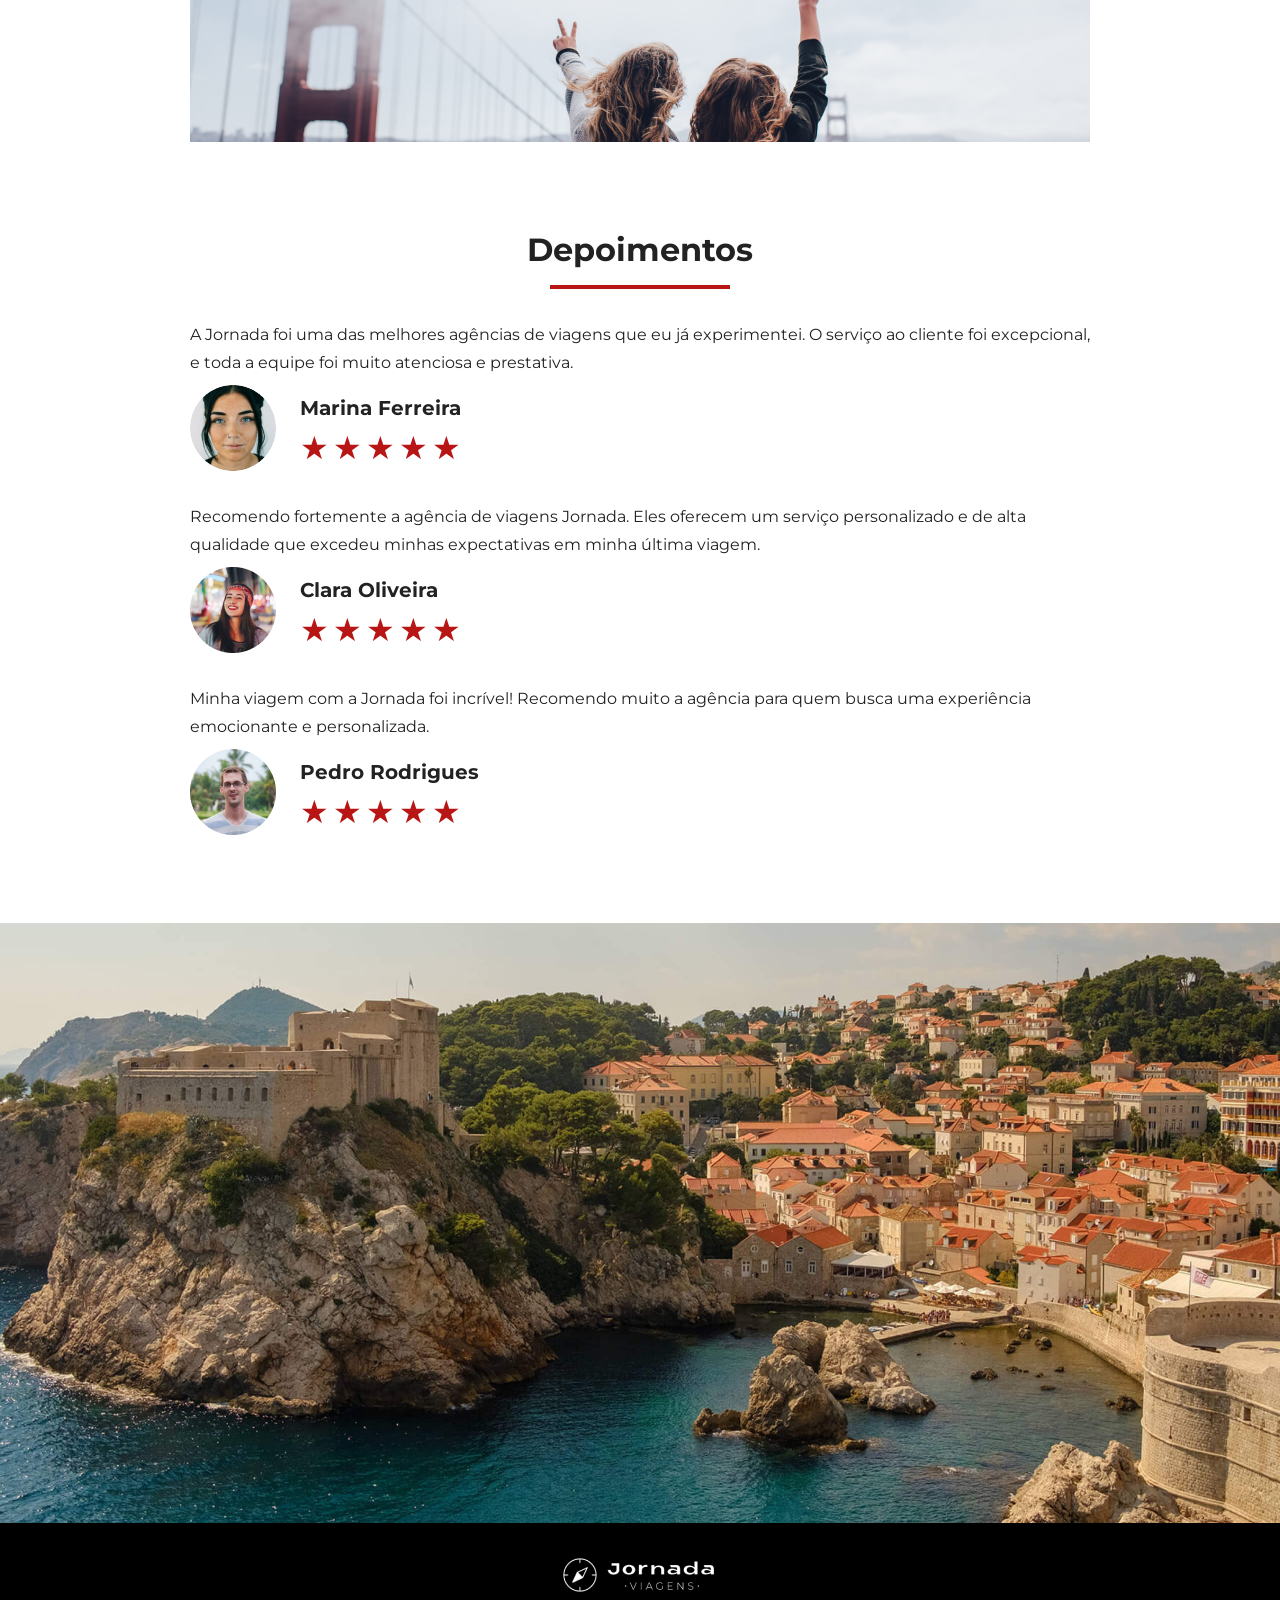
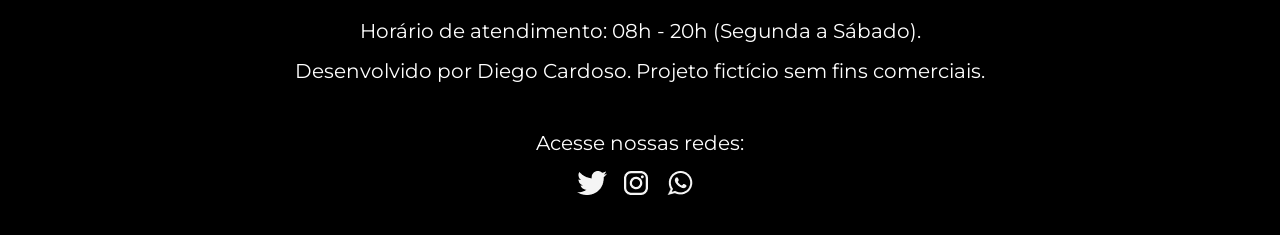
==== commit 68cdde74: "improve the code" ====
--- a/index.html
+++ b/index.html
@@ -48,20 +48,15 @@
         <nav>
           <ul class="list-links">
             <li>
-              <a href="blog.html" target="_blank" title="Acessar Blog">Blog</a>
+              <a href="blog.html" title="Acessar Blog">Blog</a>
             </li>
             <li>
-              <a
-                href="travel-packages.html"
-                target="_blank"
-                title="Acessar Pacotes de viagem"
+              <a href="travel-packages.html" title="Acessar Pacotes de viagem"
                 >Pacotes de viagem</a
               >
             </li>
             <li>
-              <a href="contact.html" target="_blank" title="Acessar contato"
-                >Contato</a
-              >
+              <a href="contact.html" title="Acessar contato">Contato</a>
             </li>
           </ul>
         </nav>
@@ -415,4 +410,4 @@
       </div>
     </footer>
   </body>
-</html>
+</html>
